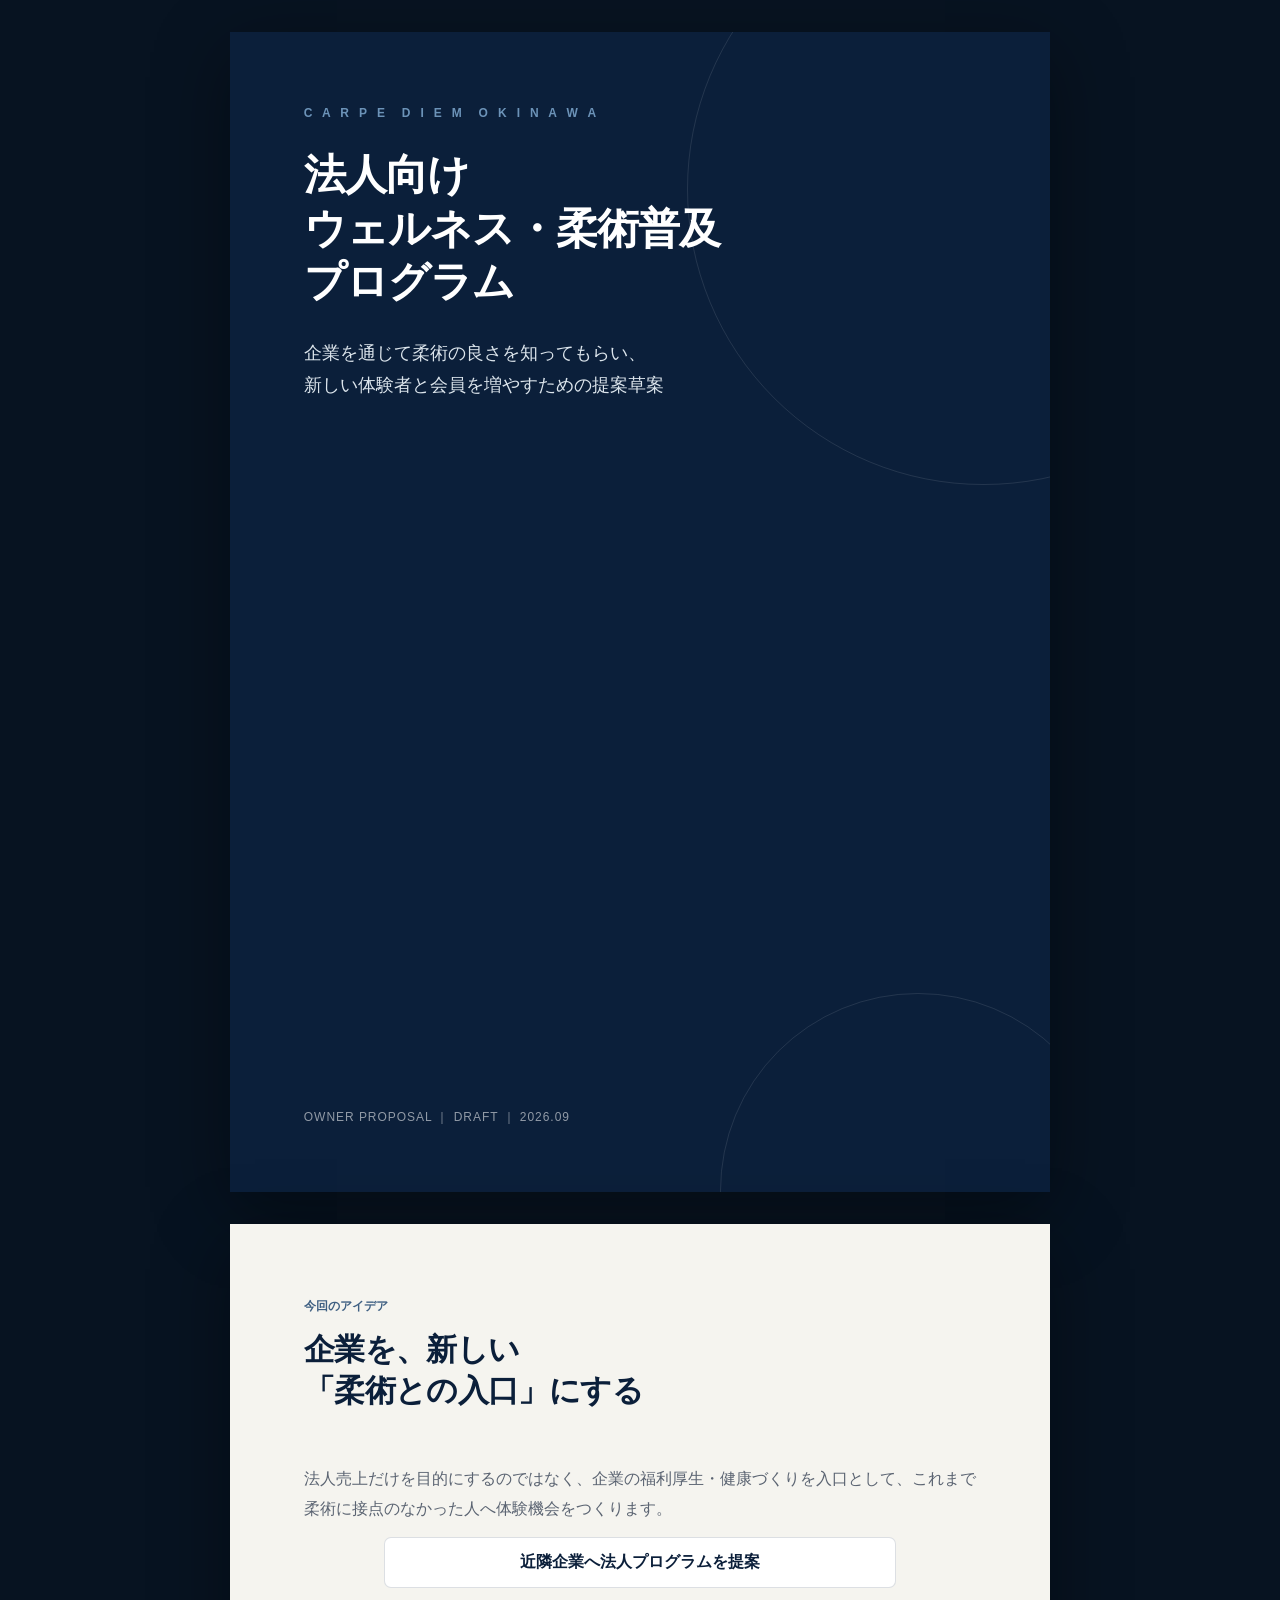
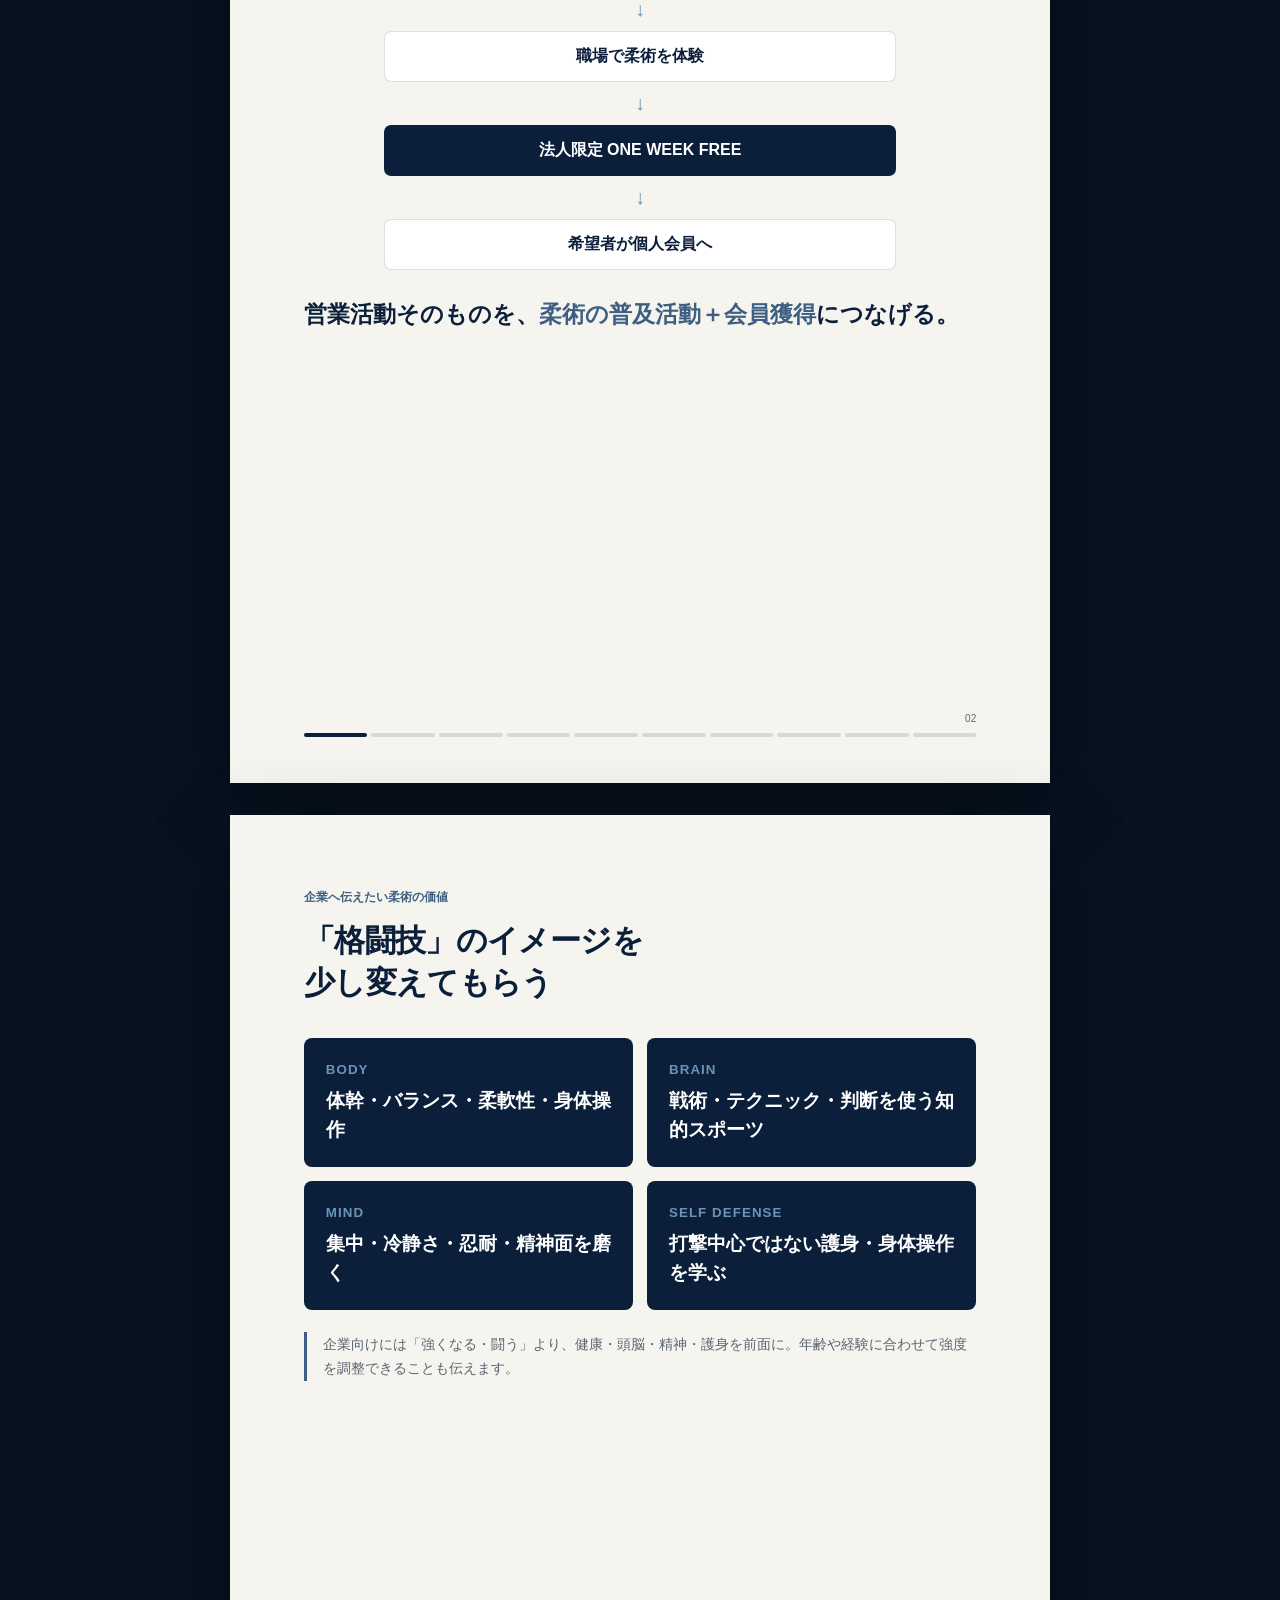
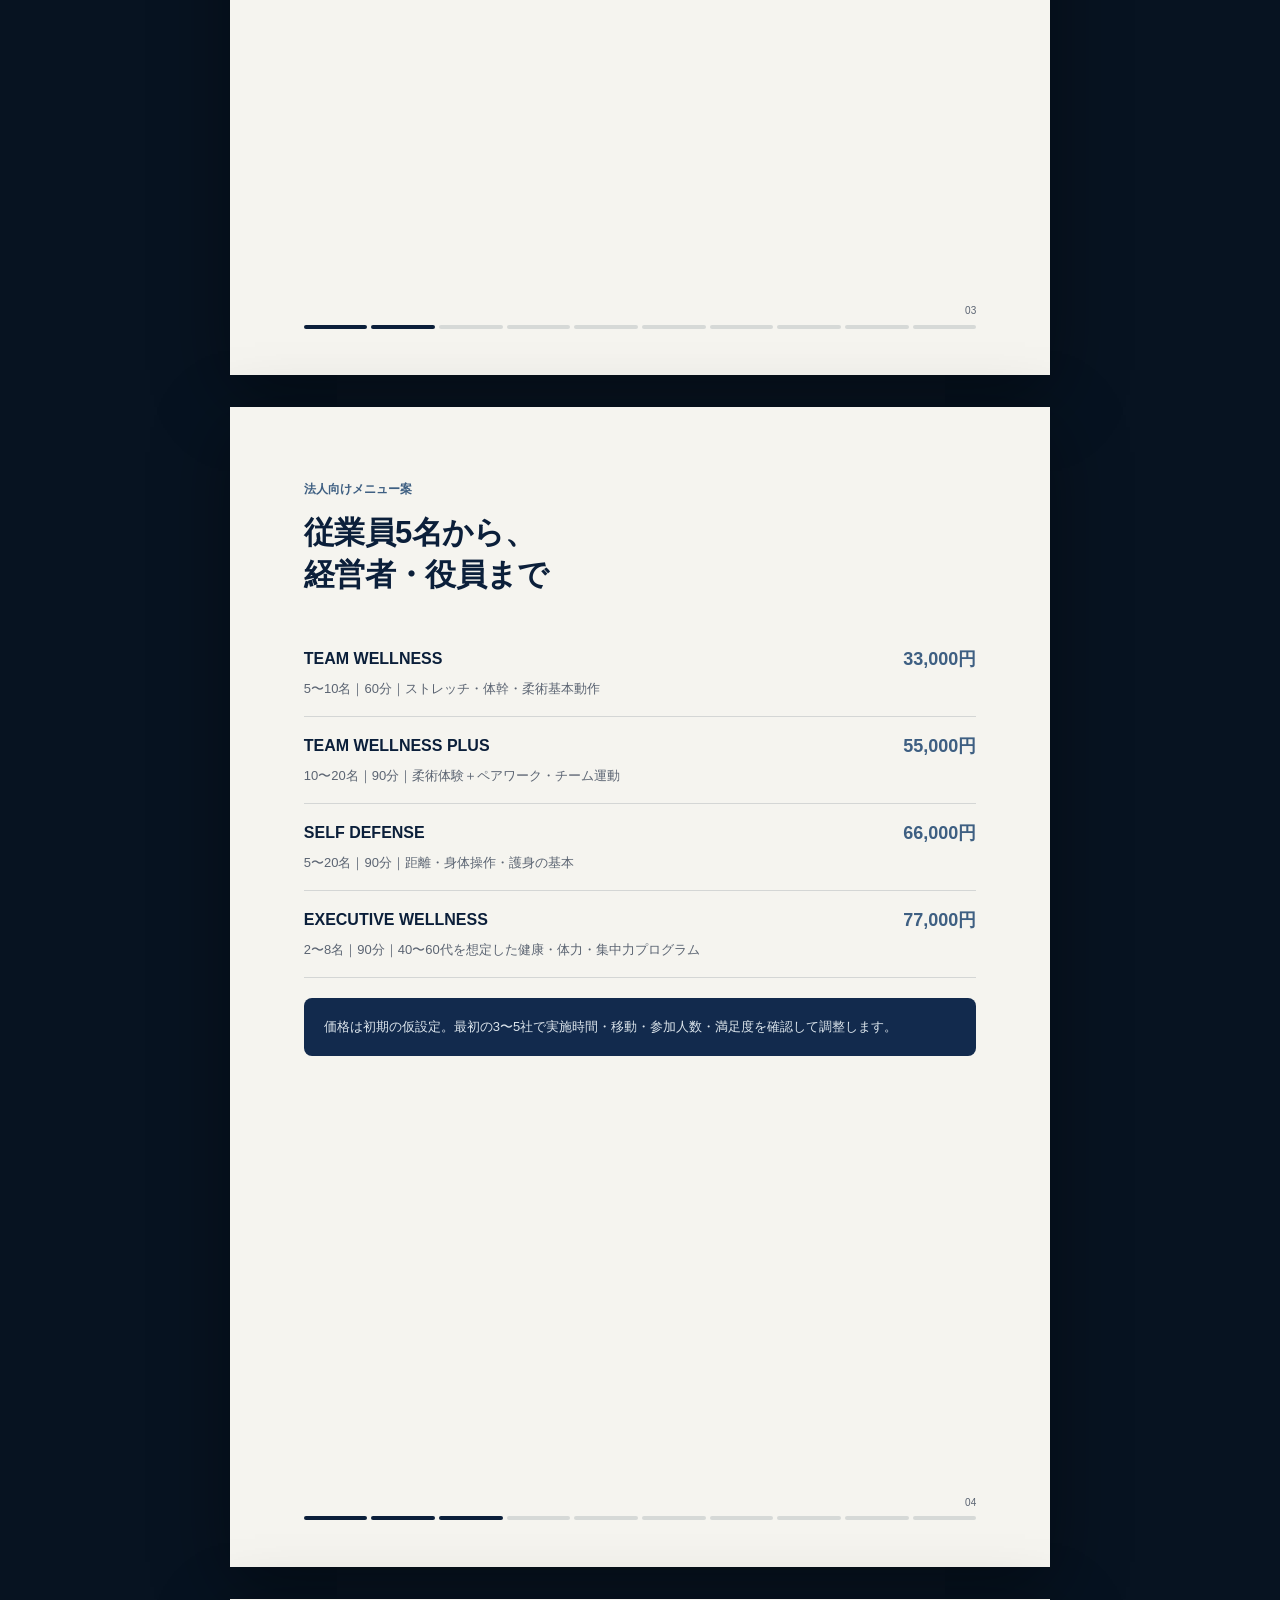
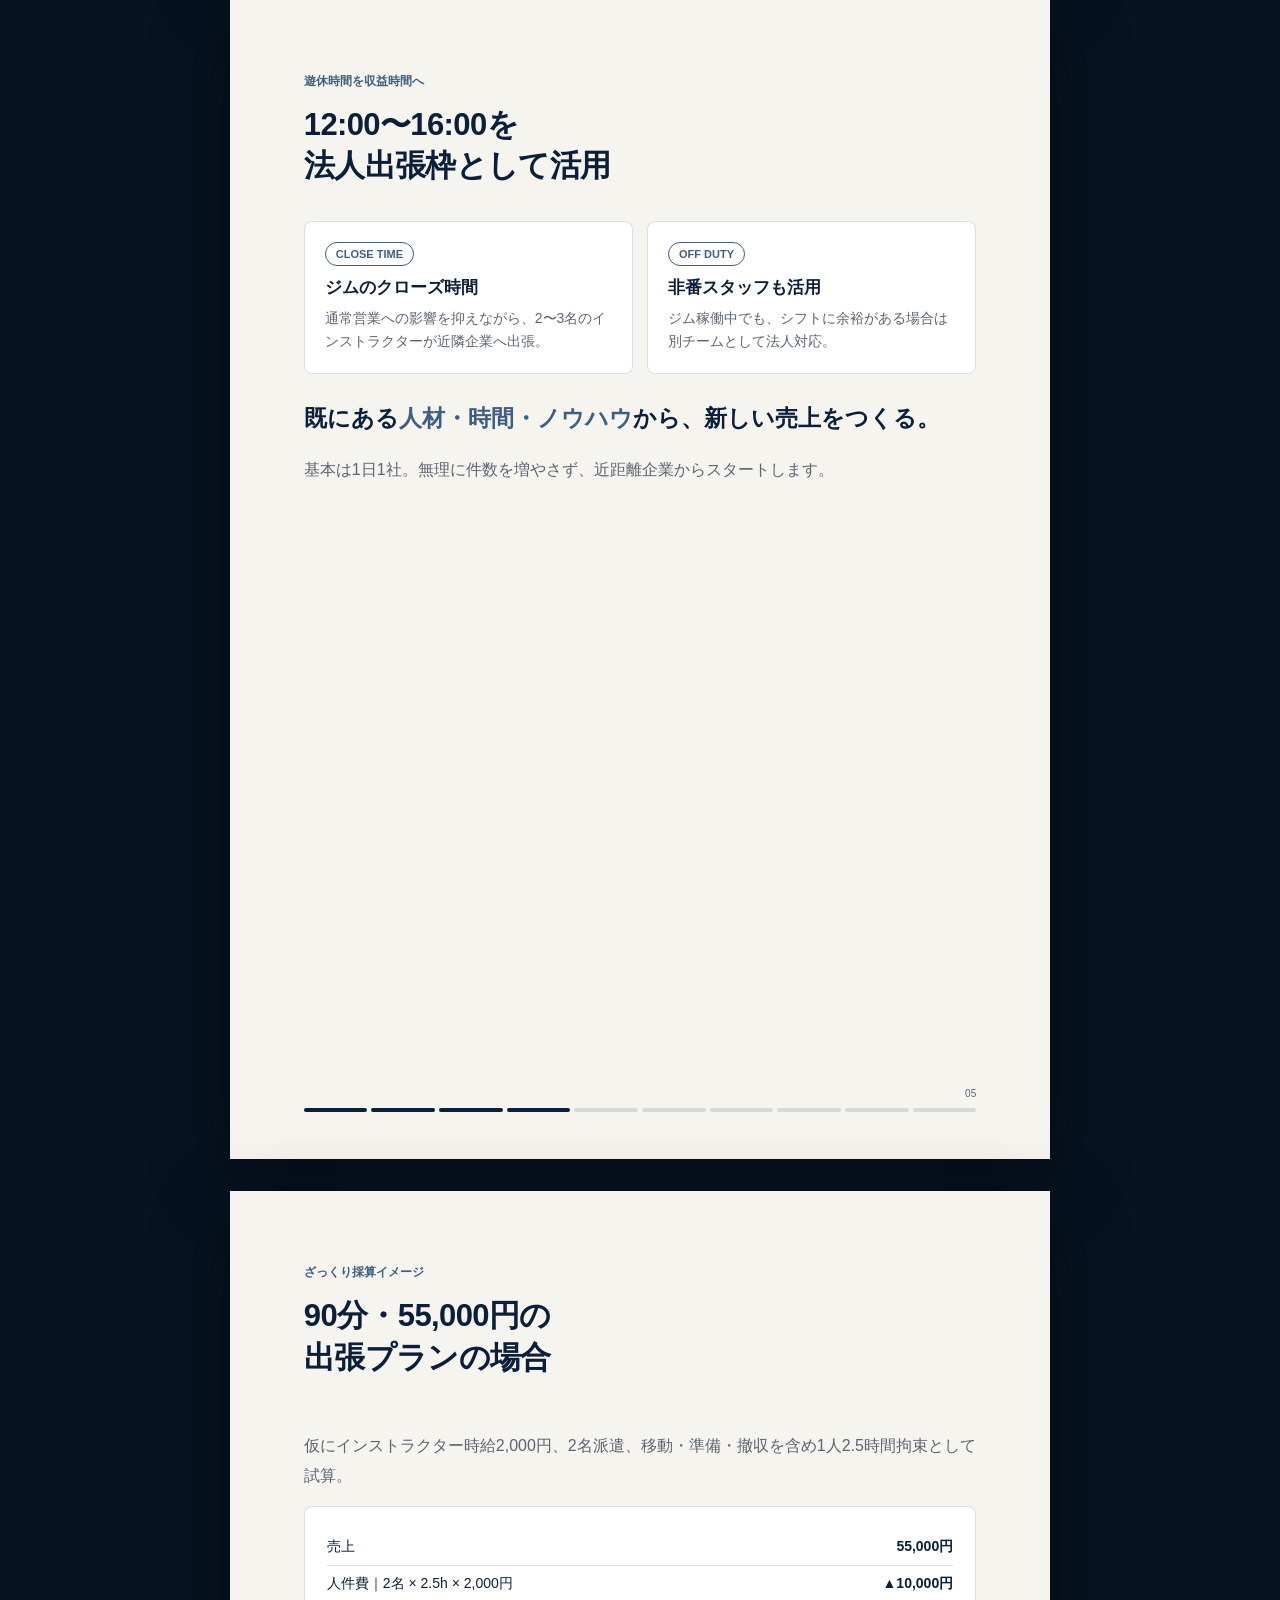
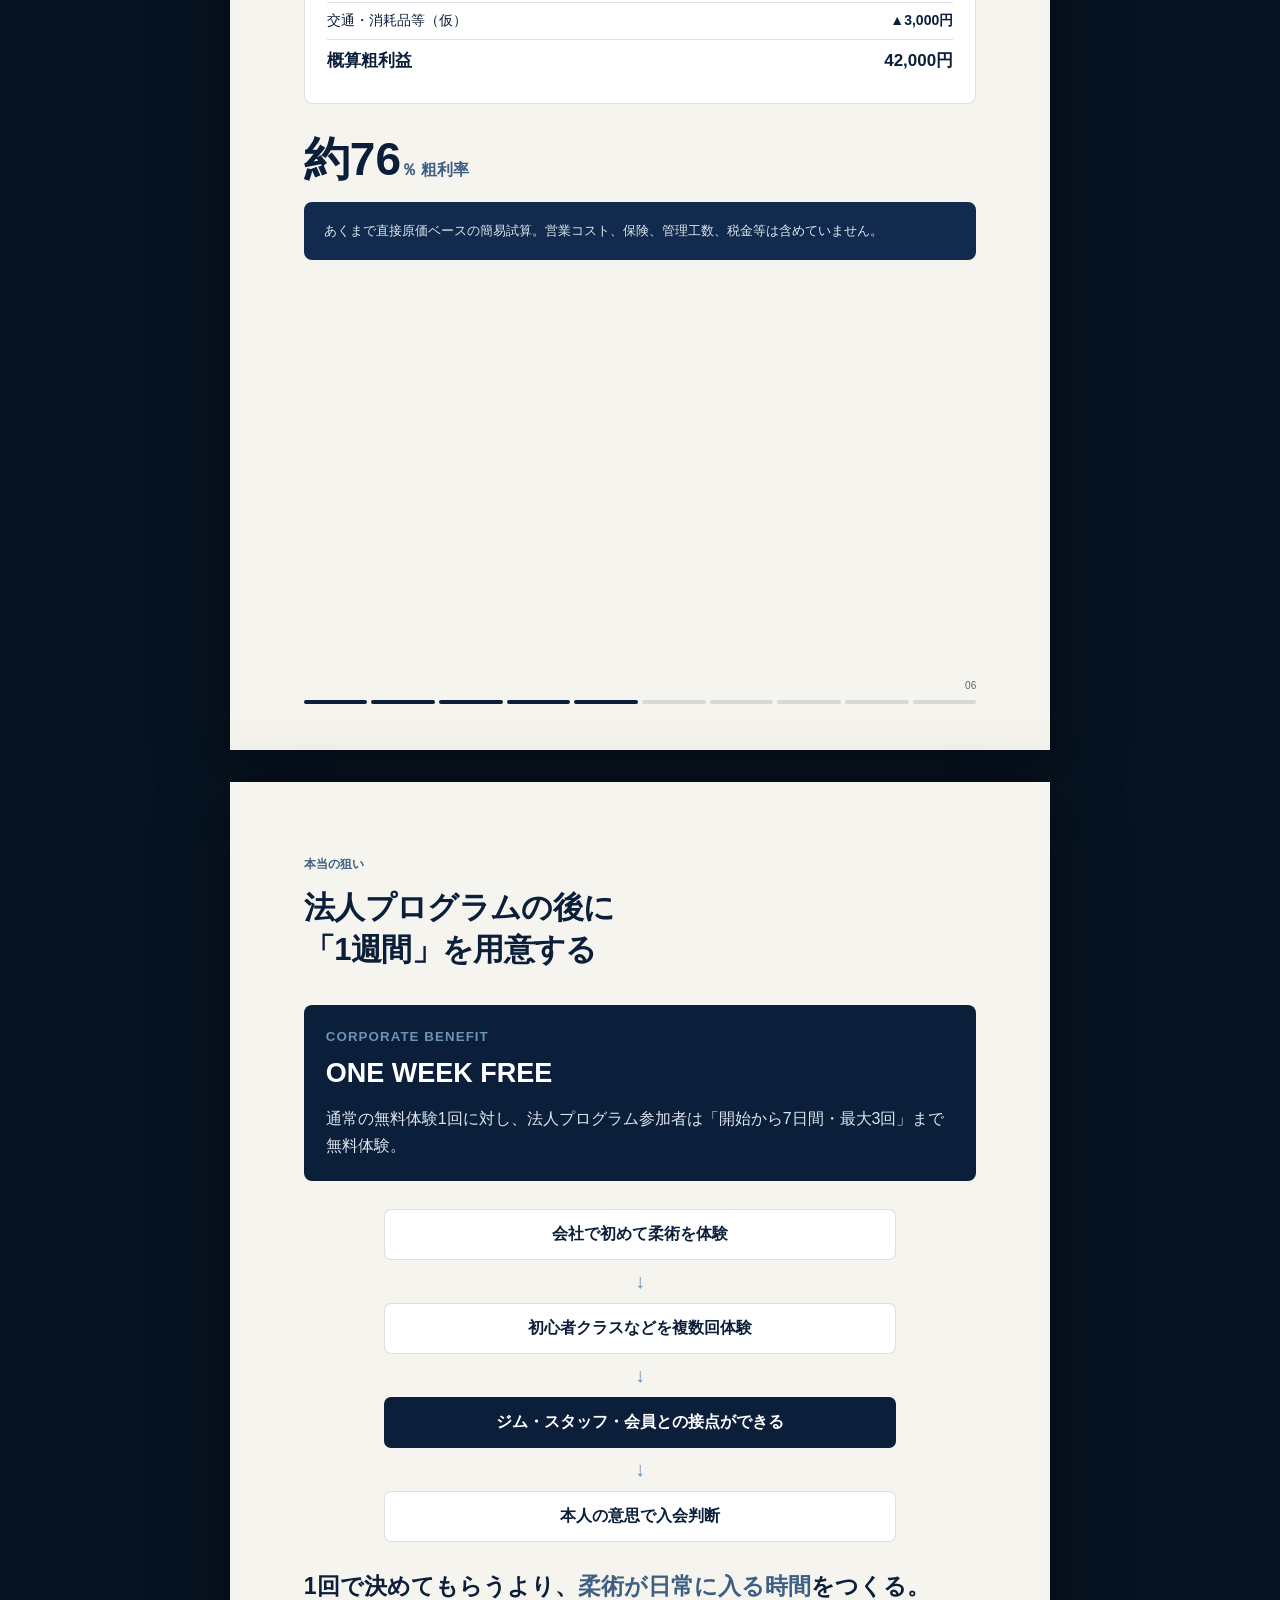
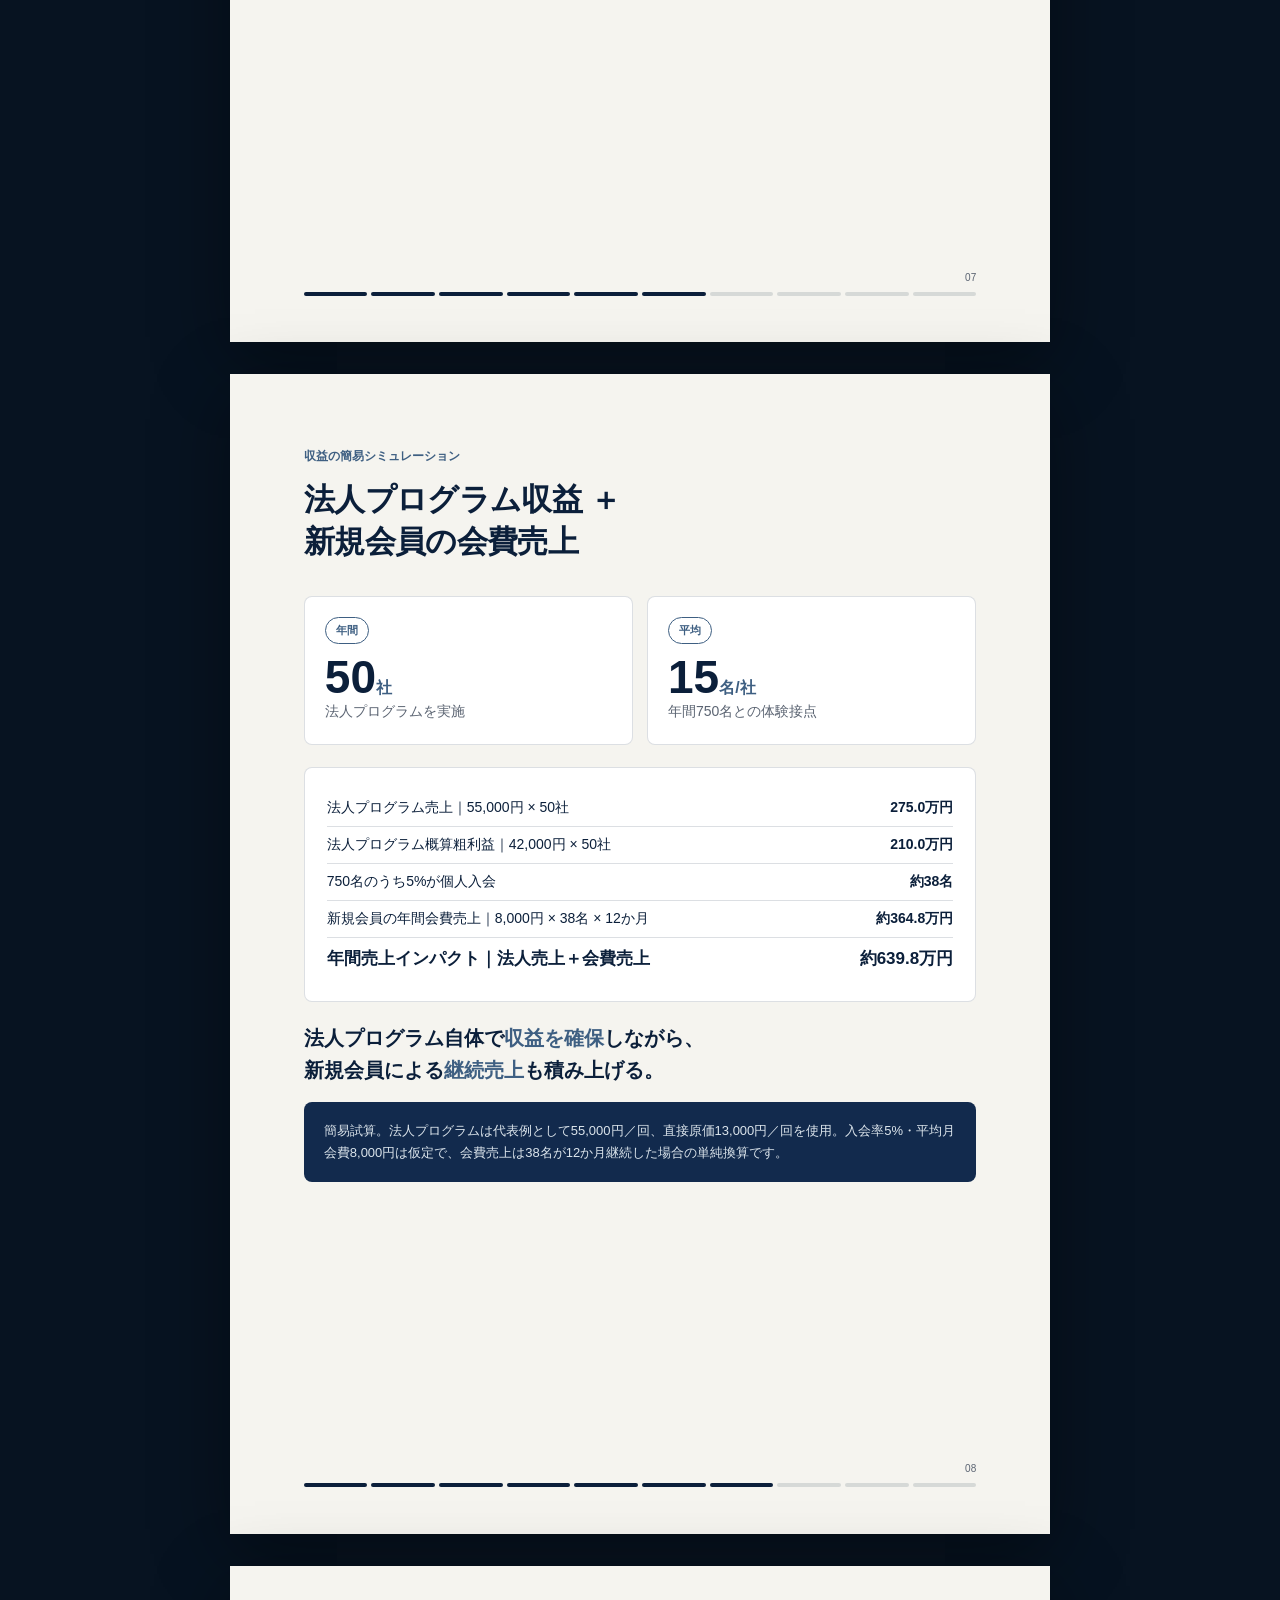
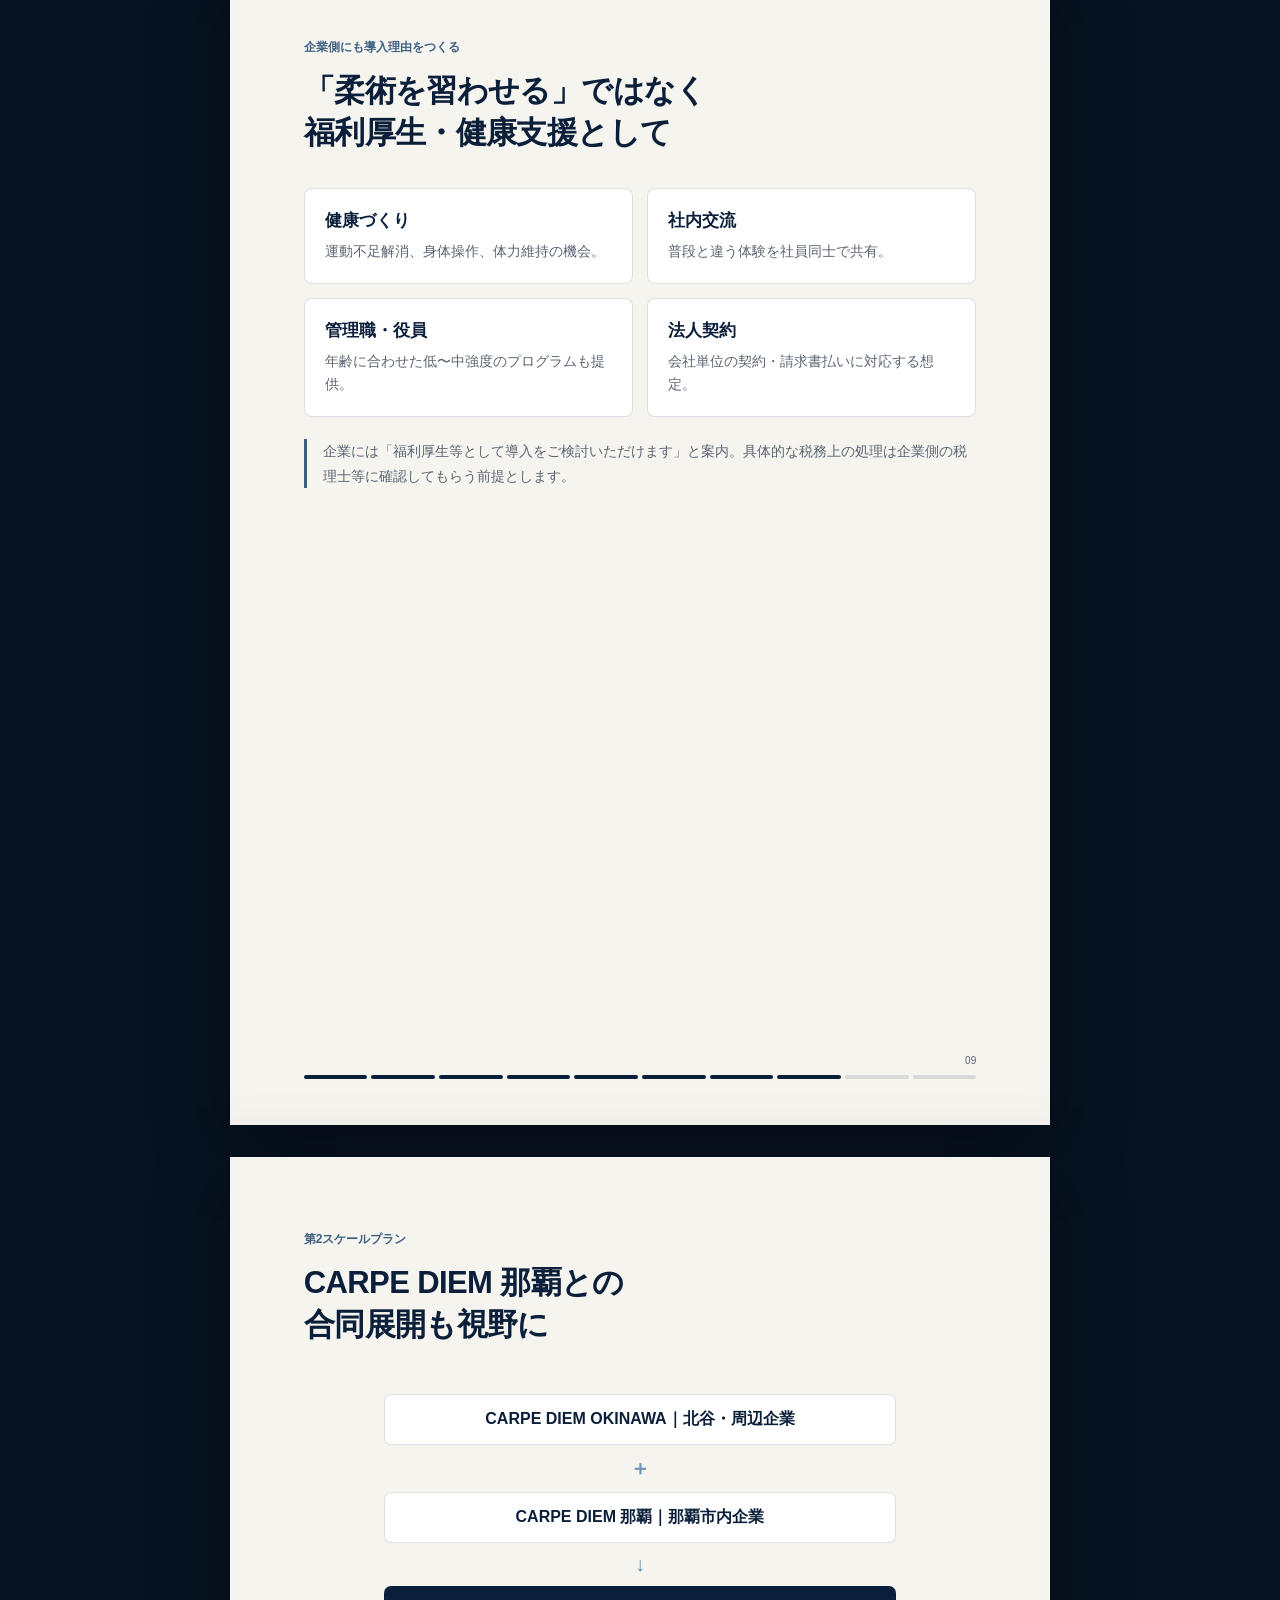
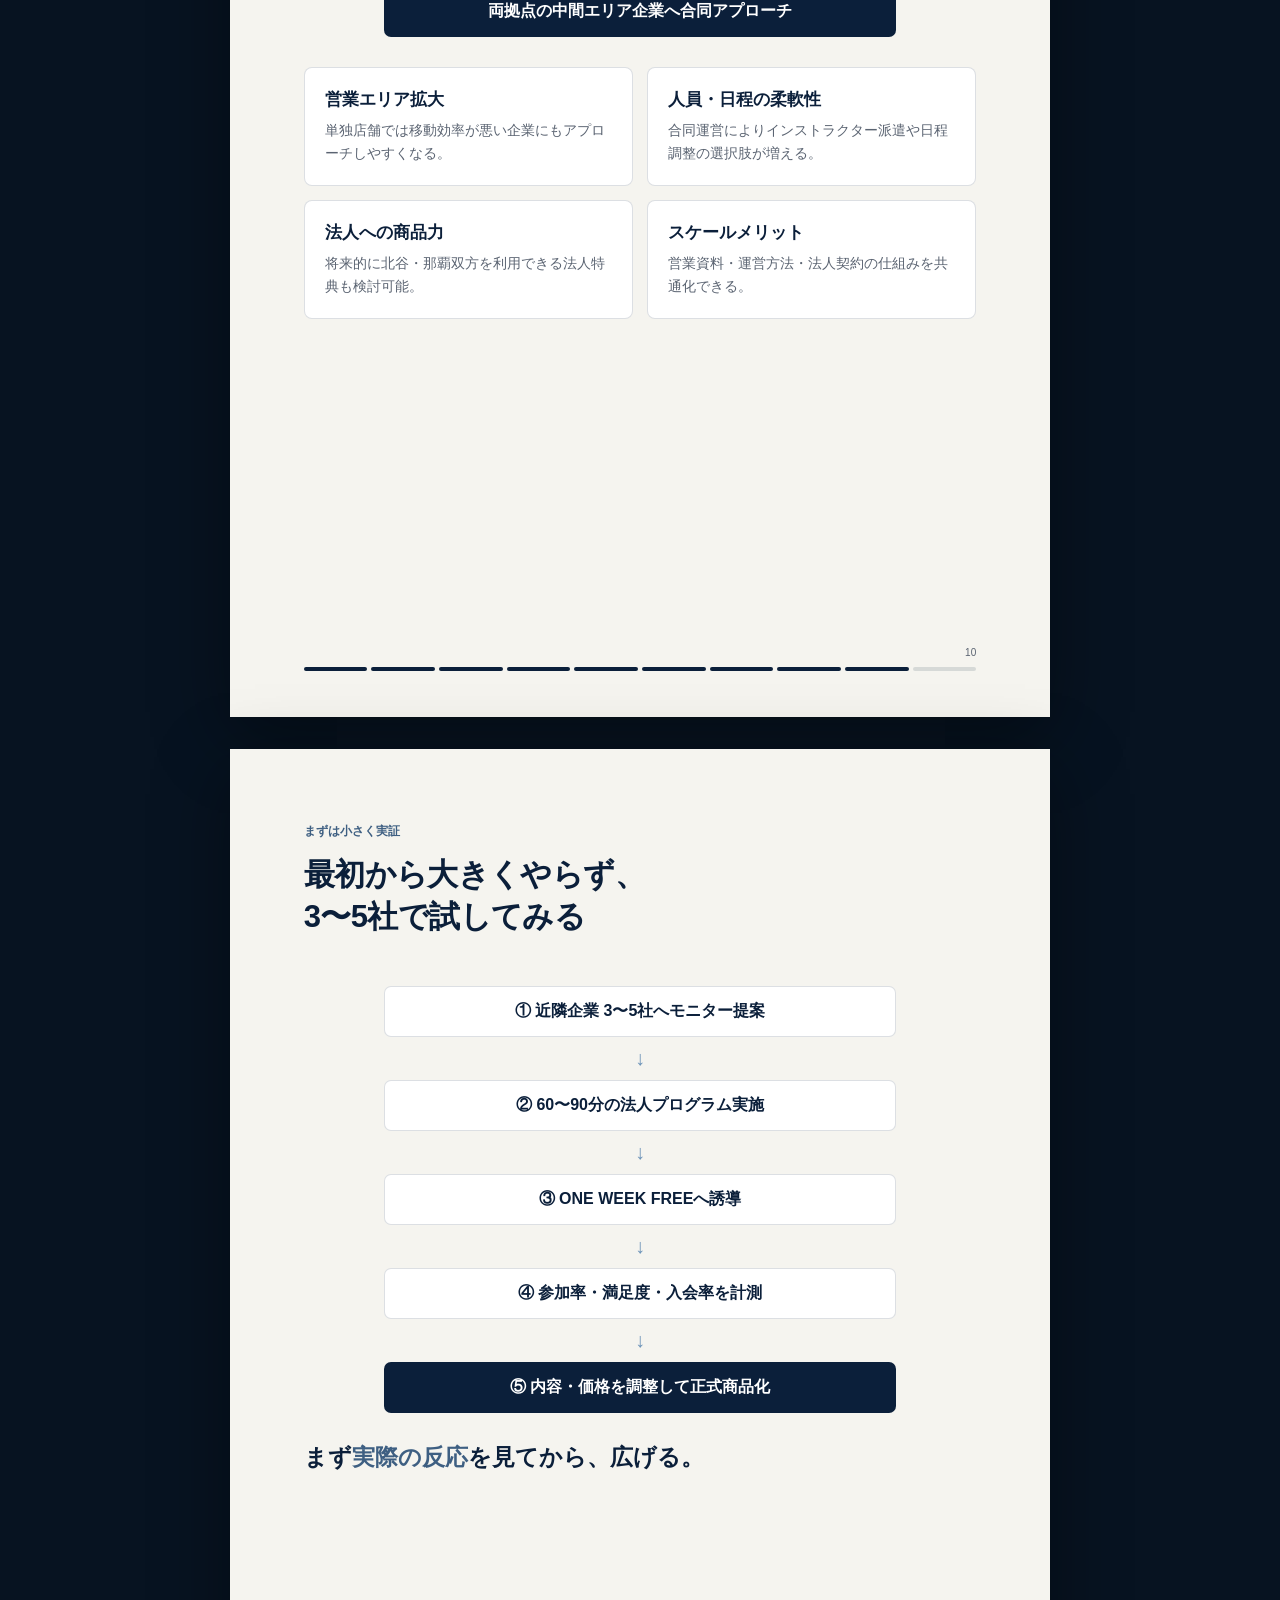
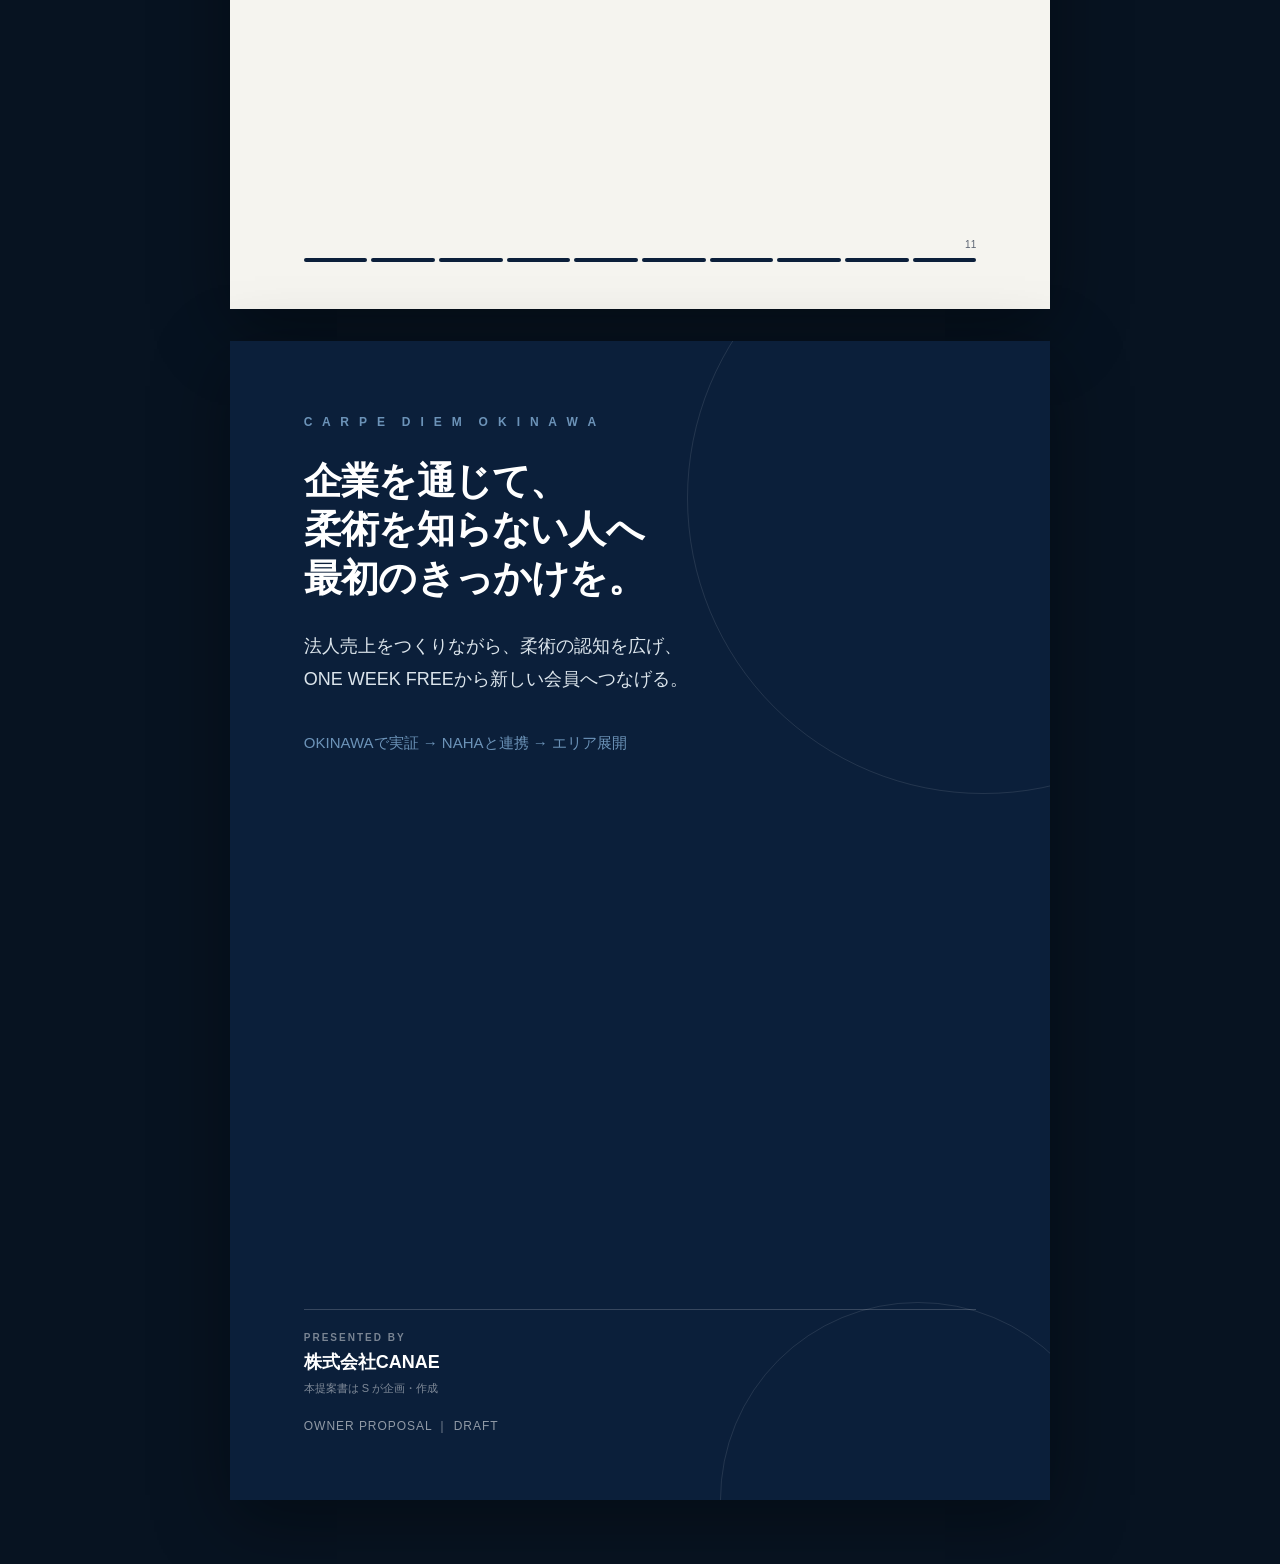
==== corporate-wellness/index.html @ 222da1c7 "Add corporate wellness proposal subpage" ====
<!DOCTYPE html>
<html lang="ja">
<head>
<meta charset="UTF-8">
<meta name="viewport" content="width=device-width, initial-scale=1.0">
<meta name="robots" content="noindex,nofollow,noarchive">
<title>CARPE DIEM OKINAWA｜法人向けウェルネス・柔術普及プログラム</title>
<style>
:root{--navy:#0B1F3A;--ink:#122A4D;--steel:#3E5F82;--sky:#6C93B8;--mist:#DCE5EC;--paper:#F5F4EF;--white:#fff;--gray:#5B6472;--hair:rgba(11,31,58,.14)}
*{box-sizing:border-box;margin:0;padding:0}html,body{background:#071321;color:var(--navy);font-family:-apple-system,BlinkMacSystemFont,"Noto Sans JP","Hiragino Kaku Gothic ProN","Yu Gothic",sans-serif;-webkit-font-smoothing:antialiased}body{padding:32px 0}.deck{width:min(92vw,820px);margin:auto}.page{position:relative;width:100%;aspect-ratio:210/297;background:var(--paper);margin:0 auto 32px;padding:9% 9% 8%;overflow:hidden;box-shadow:0 20px 70px rgba(0,0,0,.38);display:flex;flex-direction:column}.cover{background:var(--navy);color:#fff}.cover:before,.cover:after{content:"";position:absolute;border:1px solid rgba(255,255,255,.1);border-radius:50%}.cover:before{width:72%;aspect-ratio:1;right:-28%;top:-12%}.cover:after{width:48%;aspect-ratio:1;right:-8%;bottom:-17%}.brand{font-size:12px;letter-spacing:.28em;color:var(--sky);font-weight:700;margin-bottom:28px}.cover h1{font-size:42px;line-height:1.28;letter-spacing:-.02em;max-width:650px}.cover .sub{font-size:18px;line-height:1.8;color:var(--mist);margin-top:28px}.cover .foot{margin-top:auto;color:rgba(255,255,255,.55);font-size:12px;letter-spacing:.08em}.kicker{font-size:12px;color:var(--steel);font-weight:700;margin-bottom:14px}.page h2{font-size:31px;line-height:1.35;letter-spacing:-.02em}.lead{font-size:16px;color:var(--gray);line-height:1.85;margin-top:18px}.body{margin-top:34px;flex:1}.statement{font-size:23px;line-height:1.6;font-weight:900;margin-top:26px}.accent{color:var(--steel)}.grid{display:grid;gap:14px}.g2{grid-template-columns:1fr 1fr}.g4{grid-template-columns:1fr 1fr}.card{background:#fff;border:1px solid var(--hair);border-radius:8px;padding:20px}.card h3{font-size:17px;margin-bottom:8px}.card p{font-size:14px;line-height:1.65;color:var(--gray)}.pillar{background:var(--navy);color:#fff;border-radius:8px;padding:22px}.pillar small{color:var(--sky);font-weight:700;letter-spacing:.08em}.pillar h3{font-size:19px;line-height:1.55;margin-top:8px}.flow{display:flex;flex-direction:column;align-items:center;gap:10px;margin-top:14px}.step{width:76%;text-align:center;background:#fff;border:1px solid var(--hair);padding:14px;border-radius:7px;font-weight:700}.step.dark{background:var(--navy);color:#fff}.arrow{color:var(--sky);font-size:20px;font-weight:900}.price{display:grid;grid-template-columns:1fr auto;gap:8px 18px;align-items:center;padding:17px 0;border-bottom:1px solid var(--hair)}.price b{font-size:16px}.price span{font-size:18px;font-weight:900;color:var(--steel)}.price p{grid-column:1/-1;color:var(--gray);font-size:13px;line-height:1.55}.calc{background:#fff;border:1px solid var(--hair);border-radius:8px;padding:22px;margin-top:16px}.calc .row{display:flex;justify-content:space-between;padding:9px 0;border-bottom:1px solid var(--hair);font-size:14px}.calc .row:last-child{border:0;font-weight:900;font-size:17px;color:var(--navy)}.big-number{font-size:46px;font-weight:900;color:var(--navy);line-height:1}.big-number small{font-size:16px;color:var(--steel)}.note{background:var(--ink);color:var(--mist);border-radius:8px;padding:18px 20px;font-size:13px;line-height:1.7;margin-top:20px}.tag{display:inline-block;border:1px solid var(--steel);color:var(--steel);font-size:11px;font-weight:700;border-radius:20px;padding:5px 10px;margin-bottom:10px}.footer-line{position:absolute;left:9%;right:9%;bottom:4%;height:4px;display:flex;gap:4px}.footer-line i{flex:1;background:rgba(11,31,58,.13);border-radius:4px}.footer-line i.on{background:var(--navy)}.page-no{position:absolute;right:9%;bottom:5.1%;font-size:10px;color:var(--gray)}ul{padding-left:1.2em;color:var(--ink)}li{margin:8px 0;font-size:15px;line-height:1.65}.friend-note{font-size:14px;color:var(--gray);line-height:1.75;border-left:3px solid var(--steel);padding-left:16px;margin-top:22px}
@media(max-width:650px){body{padding:0}.deck{width:100%}.page{margin:0;box-shadow:none;padding:8%}.cover h1{font-size:8vw}.page h2{font-size:6vw}.g2,.g4{grid-template-columns:1fr}.body{margin-top:22px}.page{aspect-ratio:auto;min-height:100vh}.footer-line,.page-no{display:none}}
@media print{@page{size:A4 portrait;margin:0}body{background:#fff;padding:0}.deck{width:210mm}.page{width:210mm;height:297mm;aspect-ratio:auto;margin:0;box-shadow:none;page-break-after:always}}
</style>
</head><body><main class="deck">
<section class="page cover"><div class="brand">C A R P E&nbsp; D I E M&nbsp; O K I N A W A</div><h1>法人向け<br>ウェルネス・柔術普及<br>プログラム</h1><p class="sub">企業を通じて柔術の良さを知ってもらい、<br>新しい体験者と会員を増やすための提案草案</p><div class="foot">OWNER PROPOSAL ｜ DRAFT ｜ 2026.09</div></section>

<section class="page"><div class="kicker">今回のアイデア</div><h2>企業を、新しい<br>「柔術との入口」にする</h2><div class="body"><p class="lead">法人売上だけを目的にするのではなく、企業の福利厚生・健康づくりを入口として、これまで柔術に接点のなかった人へ体験機会をつくります。</p><div class="flow"><div class="step">近隣企業へ法人プログラムを提案</div><div class="arrow">↓</div><div class="step">職場で柔術を体験</div><div class="arrow">↓</div><div class="step dark">法人限定 ONE WEEK FREE</div><div class="arrow">↓</div><div class="step">希望者が個人会員へ</div></div><div class="statement">営業活動そのものを、<span class="accent">柔術の普及活動＋会員獲得</span>につなげる。</div></div><div class="footer-line"><i class="on"></i><i></i><i></i><i></i><i></i><i></i><i></i><i></i><i></i><i></i></div><span class="page-no">02</span></section>

<section class="page"><div class="kicker">企業へ伝えたい柔術の価値</div><h2>「格闘技」のイメージを<br>少し変えてもらう</h2><div class="body"><div class="grid g4"><div class="pillar"><small>BODY</small><h3>体幹・バランス・柔軟性・身体操作</h3></div><div class="pillar"><small>BRAIN</small><h3>戦術・テクニック・判断を使う知的スポーツ</h3></div><div class="pillar"><small>MIND</small><h3>集中・冷静さ・忍耐・精神面を磨く</h3></div><div class="pillar"><small>SELF DEFENSE</small><h3>打撃中心ではない護身・身体操作を学ぶ</h3></div></div><p class="friend-note">企業向けには「強くなる・闘う」より、健康・頭脳・精神・護身を前面に。年齢や経験に合わせて強度を調整できることも伝えます。</p></div><div class="footer-line"><i class="on"></i><i class="on"></i><i></i><i></i><i></i><i></i><i></i><i></i><i></i><i></i></div><span class="page-no">03</span></section>

<section class="page"><div class="kicker">法人向けメニュー案</div><h2>従業員5名から、<br>経営者・役員まで</h2><div class="body"><div class="price"><b>TEAM WELLNESS</b><span>33,000円</span><p>5〜10名｜60分｜ストレッチ・体幹・柔術基本動作</p></div><div class="price"><b>TEAM WELLNESS PLUS</b><span>55,000円</span><p>10〜20名｜90分｜柔術体験＋ペアワーク・チーム運動</p></div><div class="price"><b>SELF DEFENSE</b><span>66,000円</span><p>5〜20名｜90分｜距離・身体操作・護身の基本</p></div><div class="price"><b>EXECUTIVE WELLNESS</b><span>77,000円</span><p>2〜8名｜90分｜40〜60代を想定した健康・体力・集中力プログラム</p></div><div class="note">価格は初期の仮設定。最初の3〜5社で実施時間・移動・参加人数・満足度を確認して調整します。</div></div><div class="footer-line"><i class="on"></i><i class="on"></i><i class="on"></i><i></i><i></i><i></i><i></i><i></i><i></i><i></i></div><span class="page-no">04</span></section>

<section class="page"><div class="kicker">遊休時間を収益時間へ</div><h2>12:00〜16:00を<br>法人出張枠として活用</h2><div class="body"><div class="grid g2"><div class="card"><span class="tag">CLOSE TIME</span><h3>ジムのクローズ時間</h3><p>通常営業への影響を抑えながら、2〜3名のインストラクターが近隣企業へ出張。</p></div><div class="card"><span class="tag">OFF DUTY</span><h3>非番スタッフも活用</h3><p>ジム稼働中でも、シフトに余裕がある場合は別チームとして法人対応。</p></div></div><div class="statement">既にある<span class="accent">人材・時間・ノウハウ</span>から、新しい売上をつくる。</div><p class="lead">基本は1日1社。無理に件数を増やさず、近距離企業からスタートします。</p></div><div class="footer-line"><i class="on"></i><i class="on"></i><i class="on"></i><i class="on"></i><i></i><i></i><i></i><i></i><i></i><i></i></div><span class="page-no">05</span></section>

<section class="page"><div class="kicker">ざっくり採算イメージ</div><h2>90分・55,000円の<br>出張プランの場合</h2><div class="body"><p class="lead">仮にインストラクター時給2,000円、2名派遣、移動・準備・撤収を含め1人2.5時間拘束として試算。</p><div class="calc"><div class="row"><span>売上</span><b>55,000円</b></div><div class="row"><span>人件費｜2名 × 2.5h × 2,000円</span><b>▲10,000円</b></div><div class="row"><span>交通・消耗品等（仮）</span><b>▲3,000円</b></div><div class="row"><span>概算粗利益</span><b>42,000円</b></div></div><div style="margin-top:32px"><div class="big-number">約76<small>％ 粗利率</small></div></div><div class="note">あくまで直接原価ベースの簡易試算。営業コスト、保険、管理工数、税金等は含めていません。</div></div><div class="footer-line"><i class="on"></i><i class="on"></i><i class="on"></i><i class="on"></i><i class="on"></i><i></i><i></i><i></i><i></i><i></i></div><span class="page-no">06</span></section>

<section class="page"><div class="kicker">本当の狙い</div><h2>法人プログラムの後に<br>「1週間」を用意する</h2><div class="body"><div class="pillar"><small>CORPORATE BENEFIT</small><h3 style="font-size:27px">ONE WEEK FREE</h3><p style="color:var(--mist);margin-top:10px;line-height:1.7">通常の無料体験1回に対し、法人プログラム参加者は「開始から7日間・最大3回」まで無料体験。</p></div><div class="flow" style="margin-top:28px"><div class="step">会社で初めて柔術を体験</div><div class="arrow">↓</div><div class="step">初心者クラスなどを複数回体験</div><div class="arrow">↓</div><div class="step dark">ジム・スタッフ・会員との接点ができる</div><div class="arrow">↓</div><div class="step">本人の意思で入会判断</div></div><div class="statement">1回で決めてもらうより、<span class="accent">柔術が日常に入る時間</span>をつくる。</div></div><div class="footer-line"><i class="on"></i><i class="on"></i><i class="on"></i><i class="on"></i><i class="on"></i><i class="on"></i><i></i><i></i><i></i><i></i></div><span class="page-no">07</span></section>

<section class="page"><div class="kicker">収益の簡易シミュレーション</div><h2>法人プログラム収益 ＋<br>新規会員の会費売上</h2><div class="body"><div class="grid g2"><div class="card"><span class="tag">年間</span><div class="big-number">50<small>社</small></div><p>法人プログラムを実施</p></div><div class="card"><span class="tag">平均</span><div class="big-number">15<small>名/社</small></div><p>年間750名との体験接点</p></div></div><div class="calc" style="margin-top:22px"><div class="row"><span>法人プログラム売上｜55,000円 × 50社</span><b>275.0万円</b></div><div class="row"><span>法人プログラム概算粗利益｜42,000円 × 50社</span><b>210.0万円</b></div><div class="row"><span>750名のうち5%が個人入会</span><b>約38名</b></div><div class="row"><span>新規会員の年間会費売上｜8,000円 × 38名 × 12か月</span><b>約364.8万円</b></div><div class="row"><span>年間売上インパクト｜法人売上＋会費売上</span><b>約639.8万円</b></div></div><div class="statement" style="font-size:20px;margin-top:20px">法人プログラム自体で<span class="accent">収益を確保</span>しながら、<br>新規会員による<span class="accent">継続売上</span>も積み上げる。</div><div class="note" style="margin-top:16px">簡易試算。法人プログラムは代表例として55,000円／回、直接原価13,000円／回を使用。入会率5%・平均月会費8,000円は仮定で、会費売上は38名が12か月継続した場合の単純換算です。</div></div><div class="footer-line"><i class="on"></i><i class="on"></i><i class="on"></i><i class="on"></i><i class="on"></i><i class="on"></i><i class="on"></i><i></i><i></i><i></i></div><span class="page-no">08</span></section>

<section class="page"><div class="kicker">企業側にも導入理由をつくる</div><h2>「柔術を習わせる」ではなく<br>福利厚生・健康支援として</h2><div class="body"><div class="grid g4"><div class="card"><h3>健康づくり</h3><p>運動不足解消、身体操作、体力維持の機会。</p></div><div class="card"><h3>社内交流</h3><p>普段と違う体験を社員同士で共有。</p></div><div class="card"><h3>管理職・役員</h3><p>年齢に合わせた低〜中強度のプログラムも提供。</p></div><div class="card"><h3>法人契約</h3><p>会社単位の契約・請求書払いに対応する想定。</p></div></div><p class="friend-note">企業には「福利厚生等として導入をご検討いただけます」と案内。具体的な税務上の処理は企業側の税理士等に確認してもらう前提とします。</p></div><div class="footer-line"><i class="on"></i><i class="on"></i><i class="on"></i><i class="on"></i><i class="on"></i><i class="on"></i><i class="on"></i><i class="on"></i><i></i><i></i></div><span class="page-no">09</span></section>

<section class="page"><div class="kicker">第2スケールプラン</div><h2>CARPE DIEM 那覇との<br>合同展開も視野に</h2><div class="body"><div class="flow"><div class="step">CARPE DIEM OKINAWA｜北谷・周辺企業</div><div class="arrow">＋</div><div class="step">CARPE DIEM 那覇｜那覇市内企業</div><div class="arrow">↓</div><div class="step dark">両拠点の中間エリア企業へ合同アプローチ</div></div><div class="grid g2" style="margin-top:30px"><div class="card"><h3>営業エリア拡大</h3><p>単独店舗では移動効率が悪い企業にもアプローチしやすくなる。</p></div><div class="card"><h3>人員・日程の柔軟性</h3><p>合同運営によりインストラクター派遣や日程調整の選択肢が増える。</p></div><div class="card"><h3>法人への商品力</h3><p>将来的に北谷・那覇双方を利用できる法人特典も検討可能。</p></div><div class="card"><h3>スケールメリット</h3><p>営業資料・運営方法・法人契約の仕組みを共通化できる。</p></div></div></div><div class="footer-line"><i class="on"></i><i class="on"></i><i class="on"></i><i class="on"></i><i class="on"></i><i class="on"></i><i class="on"></i><i class="on"></i><i class="on"></i><i></i></div><span class="page-no">10</span></section>

<section class="page"><div class="kicker">まずは小さく実証</div><h2>最初から大きくやらず、<br>3〜5社で試してみる</h2><div class="body"><div class="flow"><div class="step">① 近隣企業 3〜5社へモニター提案</div><div class="arrow">↓</div><div class="step">② 60〜90分の法人プログラム実施</div><div class="arrow">↓</div><div class="step">③ ONE WEEK FREEへ誘導</div><div class="arrow">↓</div><div class="step">④ 参加率・満足度・入会率を計測</div><div class="arrow">↓</div><div class="step dark">⑤ 内容・価格を調整して正式商品化</div></div><div class="statement">まず<span class="accent">実際の反応</span>を見てから、広げる。</div></div><div class="footer-line"><i class="on"></i><i class="on"></i><i class="on"></i><i class="on"></i><i class="on"></i><i class="on"></i><i class="on"></i><i class="on"></i><i class="on"></i><i class="on"></i></div><span class="page-no">11</span></section>

<section class="page cover"><div class="brand">C A R P E&nbsp; D I E M&nbsp; O K I N A W A</div><h1 style="font-size:38px">企業を通じて、<br>柔術を知らない人へ<br>最初のきっかけを。</h1><p class="sub">法人売上をつくりながら、柔術の認知を広げ、<br>ONE WEEK FREEから新しい会員へつなげる。</p><p class="sub" style="font-size:15px;color:var(--sky);margin-top:34px">OKINAWAで実証 → NAHAと連携 → エリア展開</p><div style="margin-top:auto;border-top:1px solid rgba(255,255,255,.18);padding-top:22px"><div style="font-size:10px;letter-spacing:.20em;color:rgba(255,255,255,.45);font-weight:700">PRESENTED BY</div><div style="font-size:18px;color:#fff;font-weight:700;margin-top:7px">株式会社CANAE</div><div style="font-size:11px;color:rgba(255,255,255,.48);margin-top:7px">本提案書は S が企画・作成</div></div><div class="foot" style="margin-top:22px">OWNER PROPOSAL ｜ DRAFT</div></section>
</main></body></html>
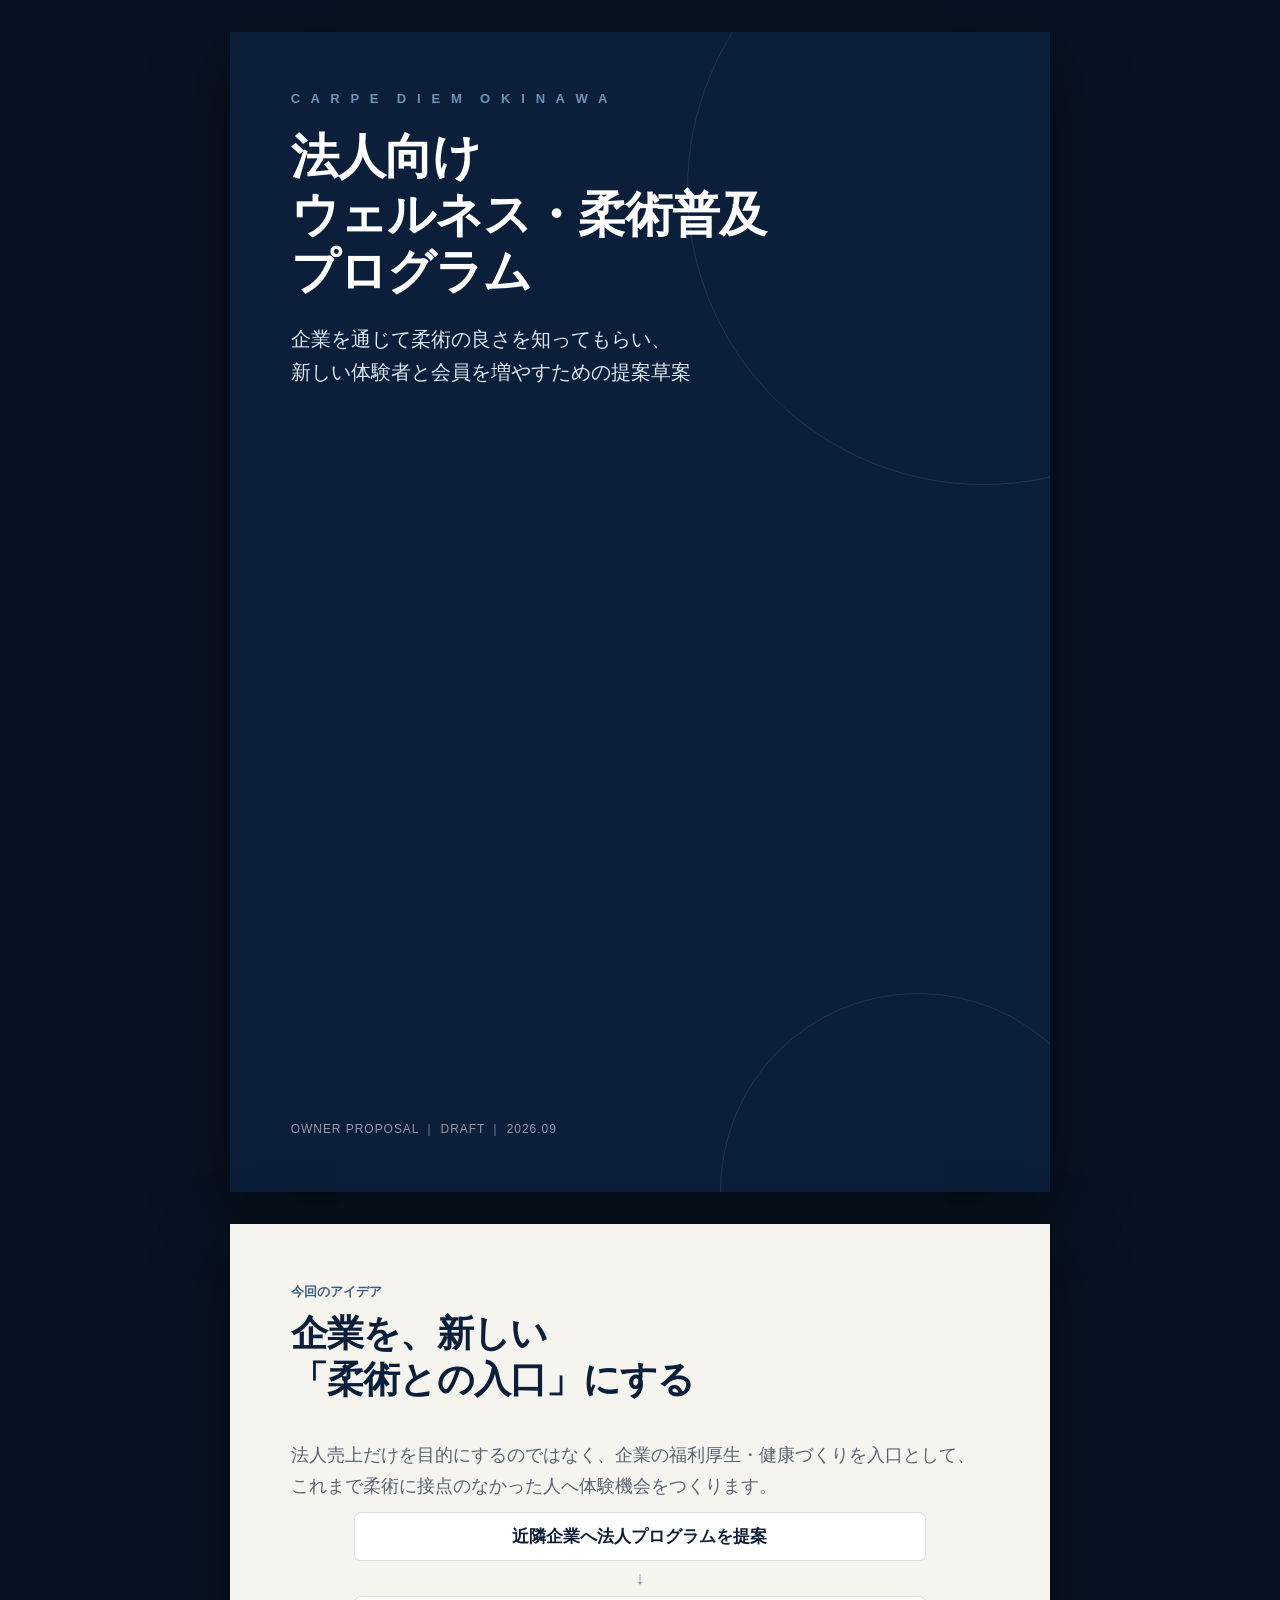
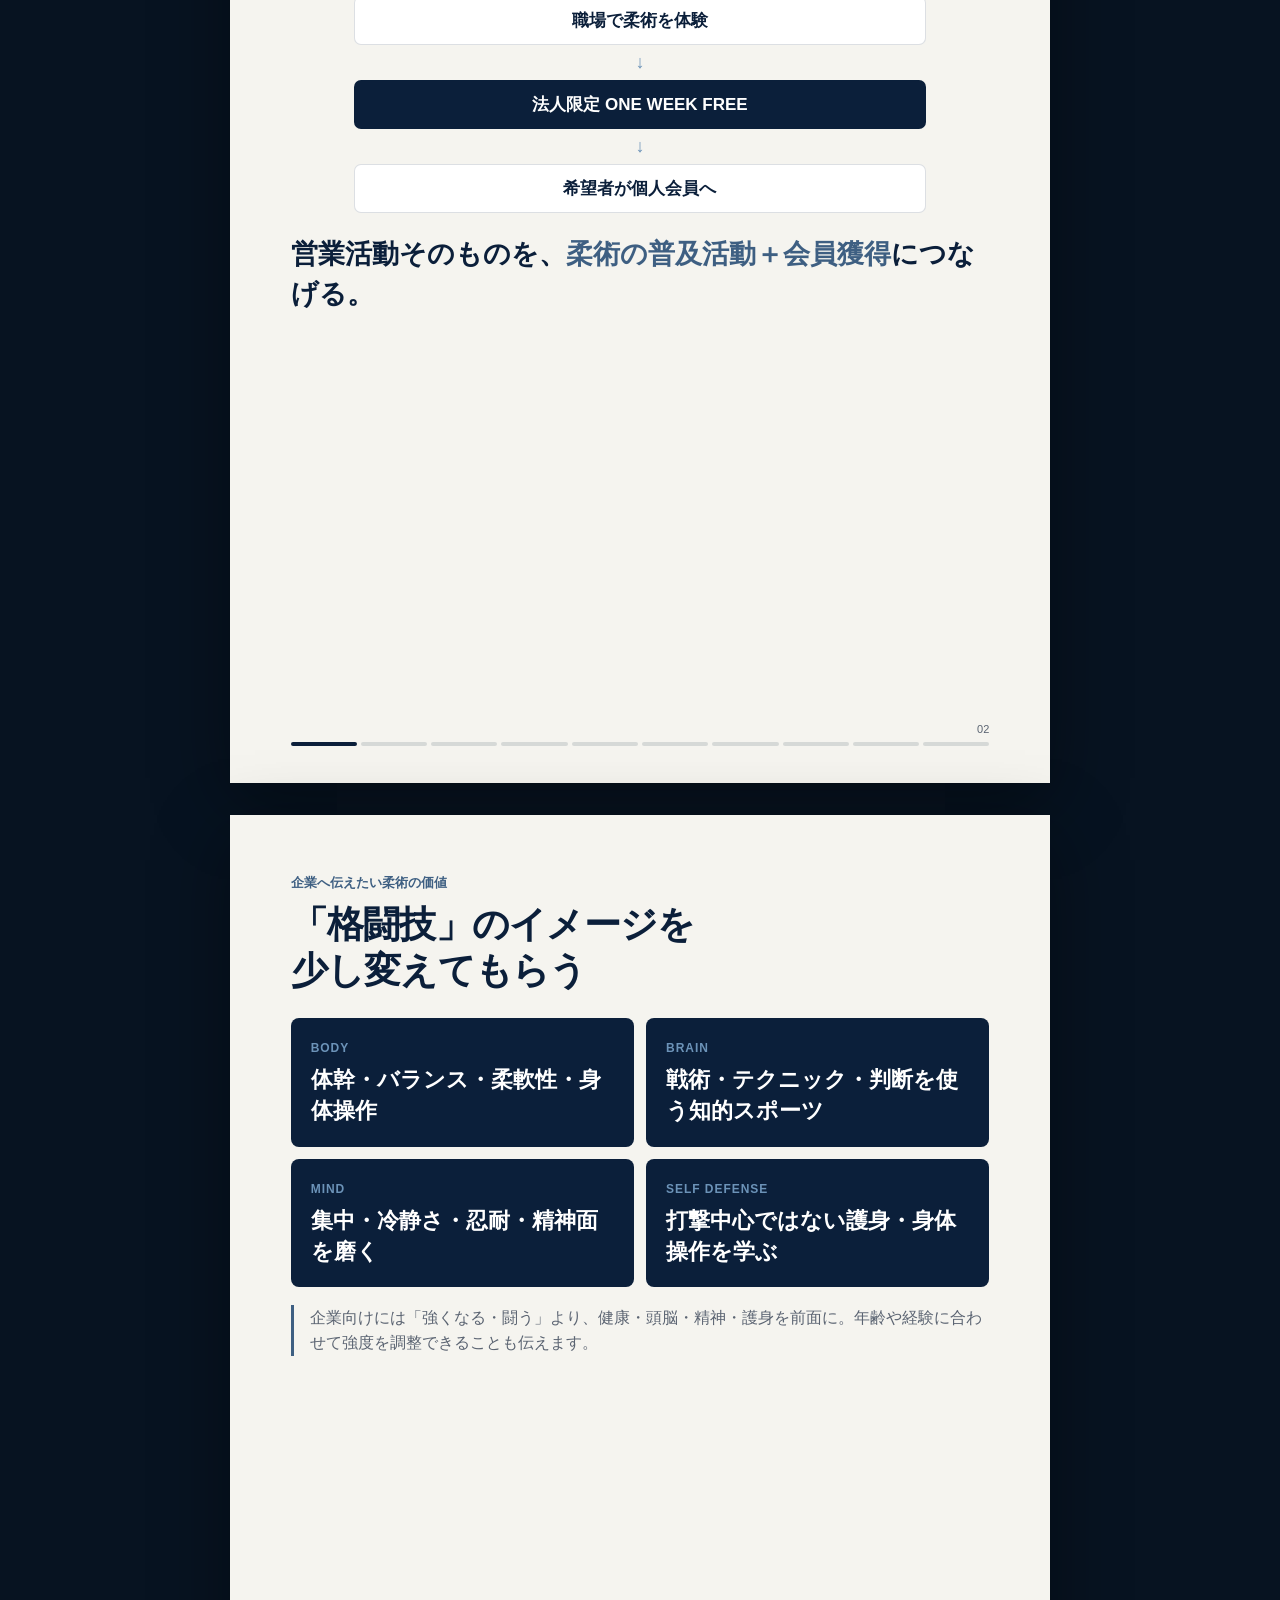
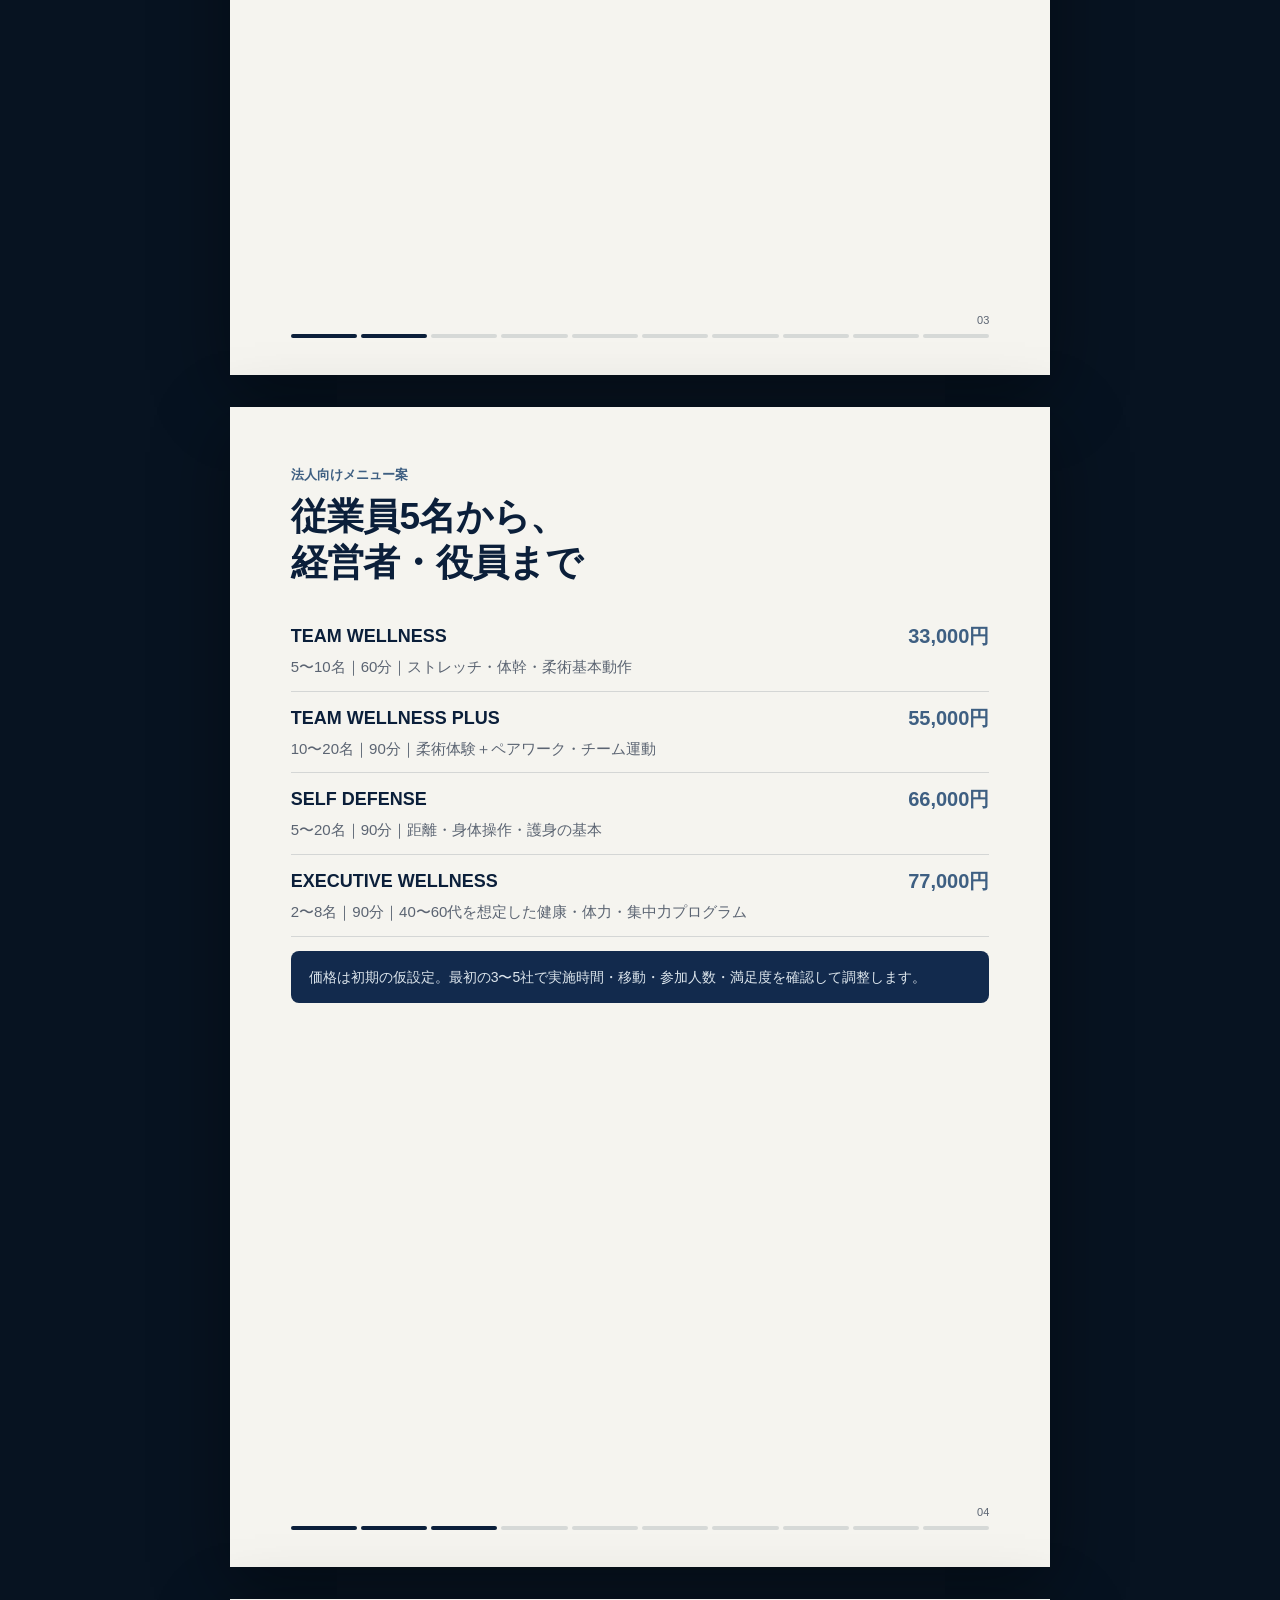
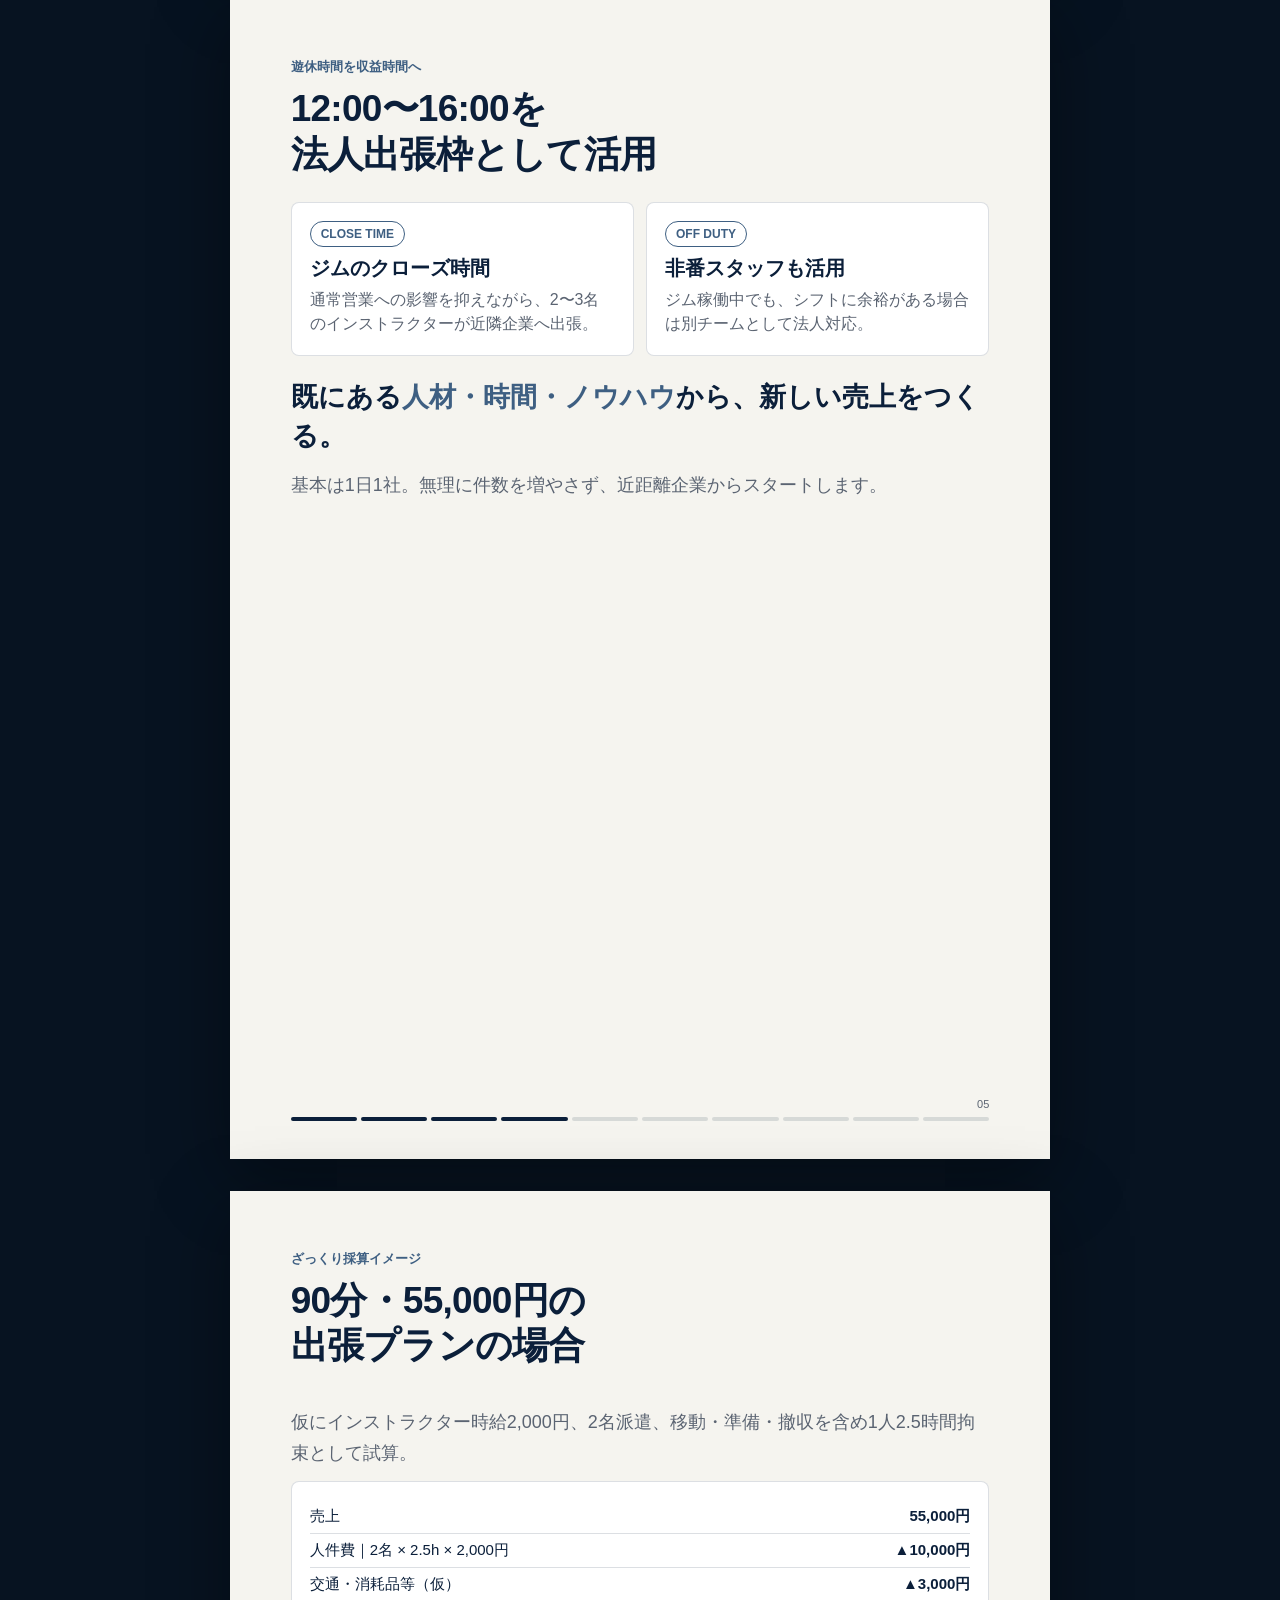
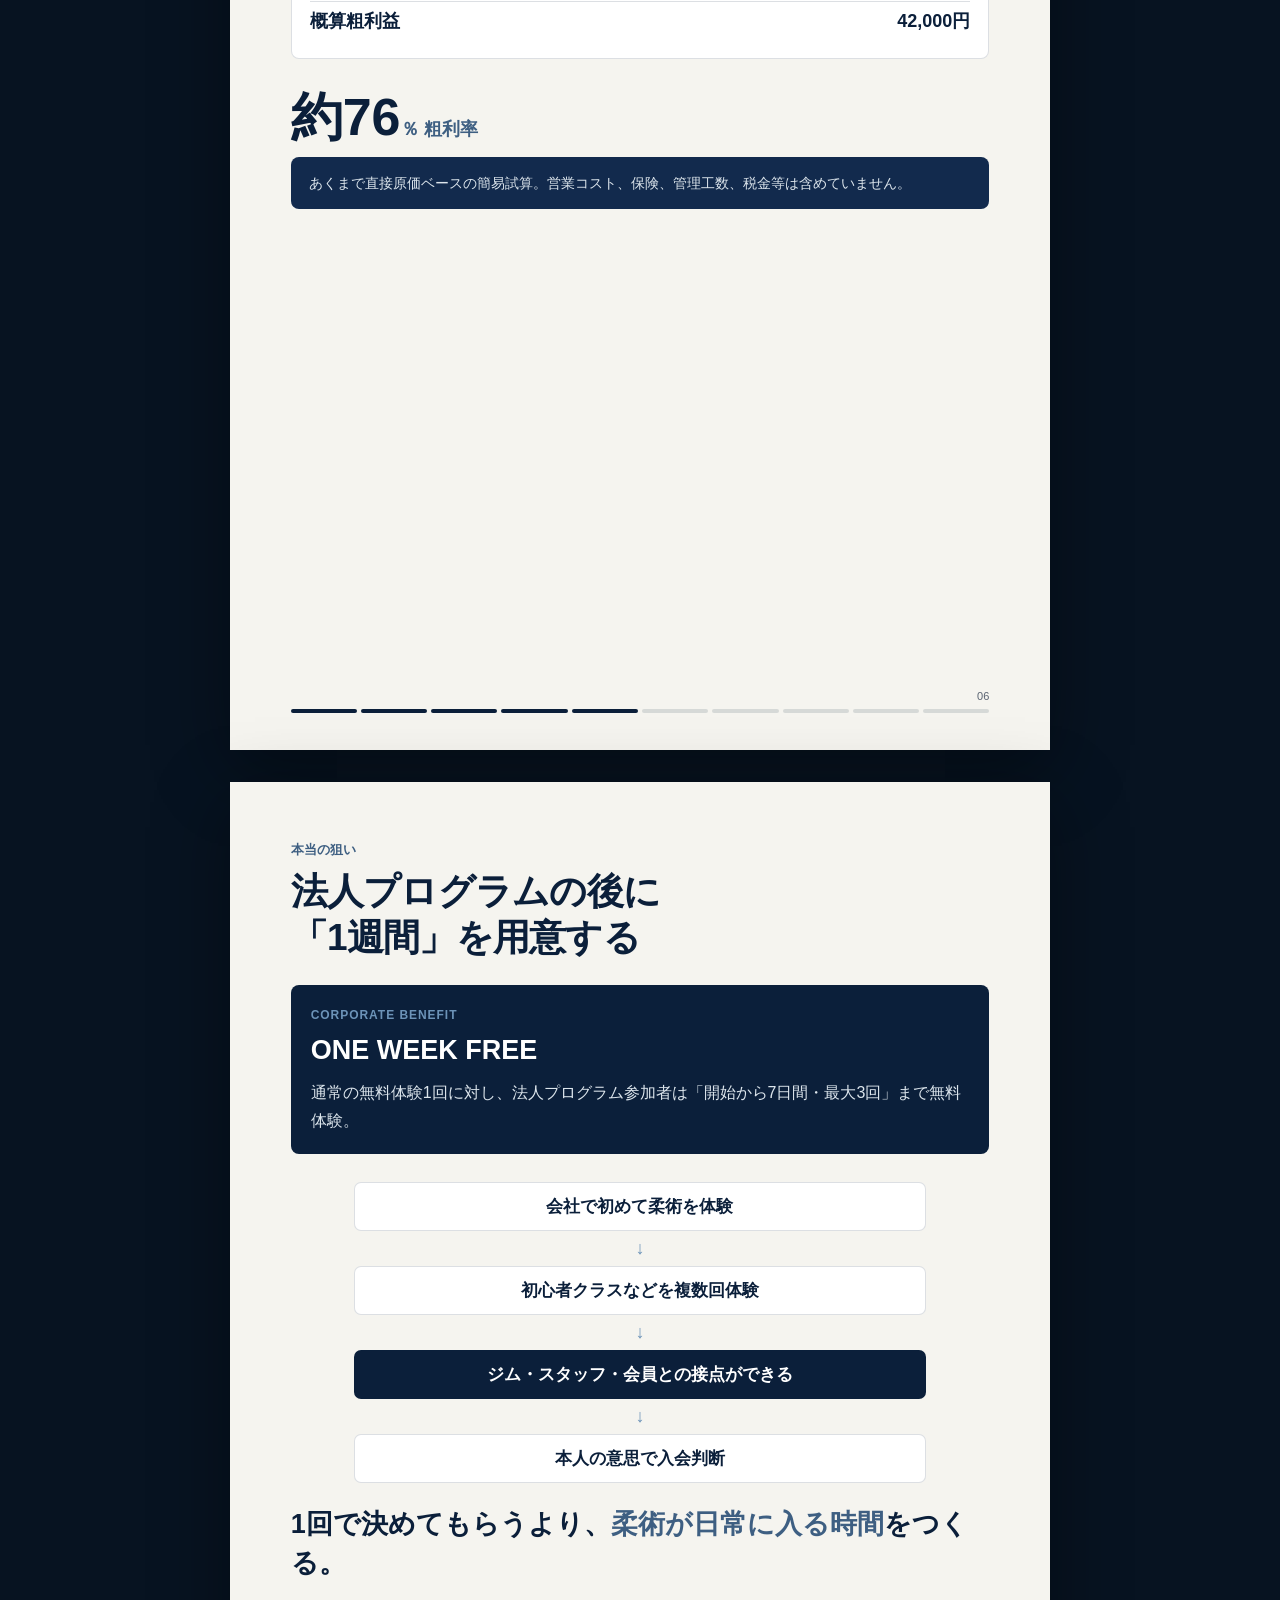
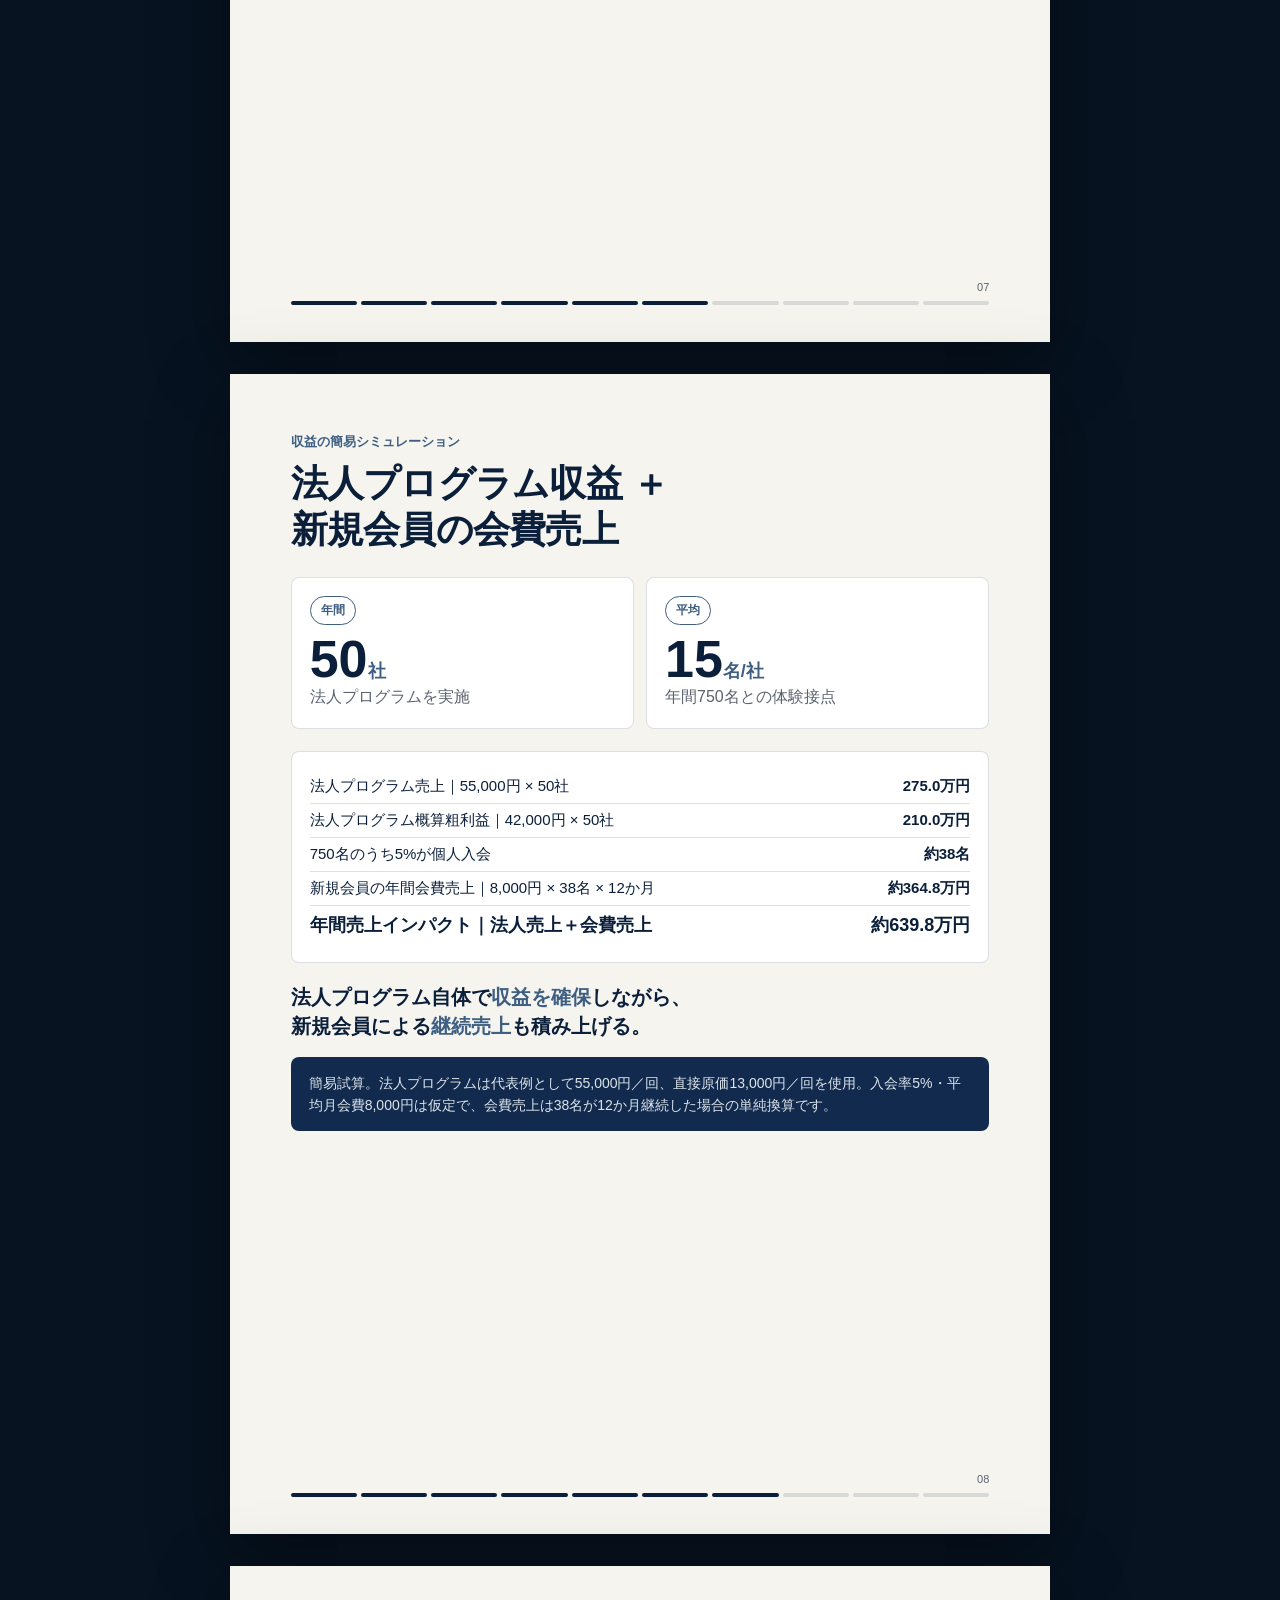
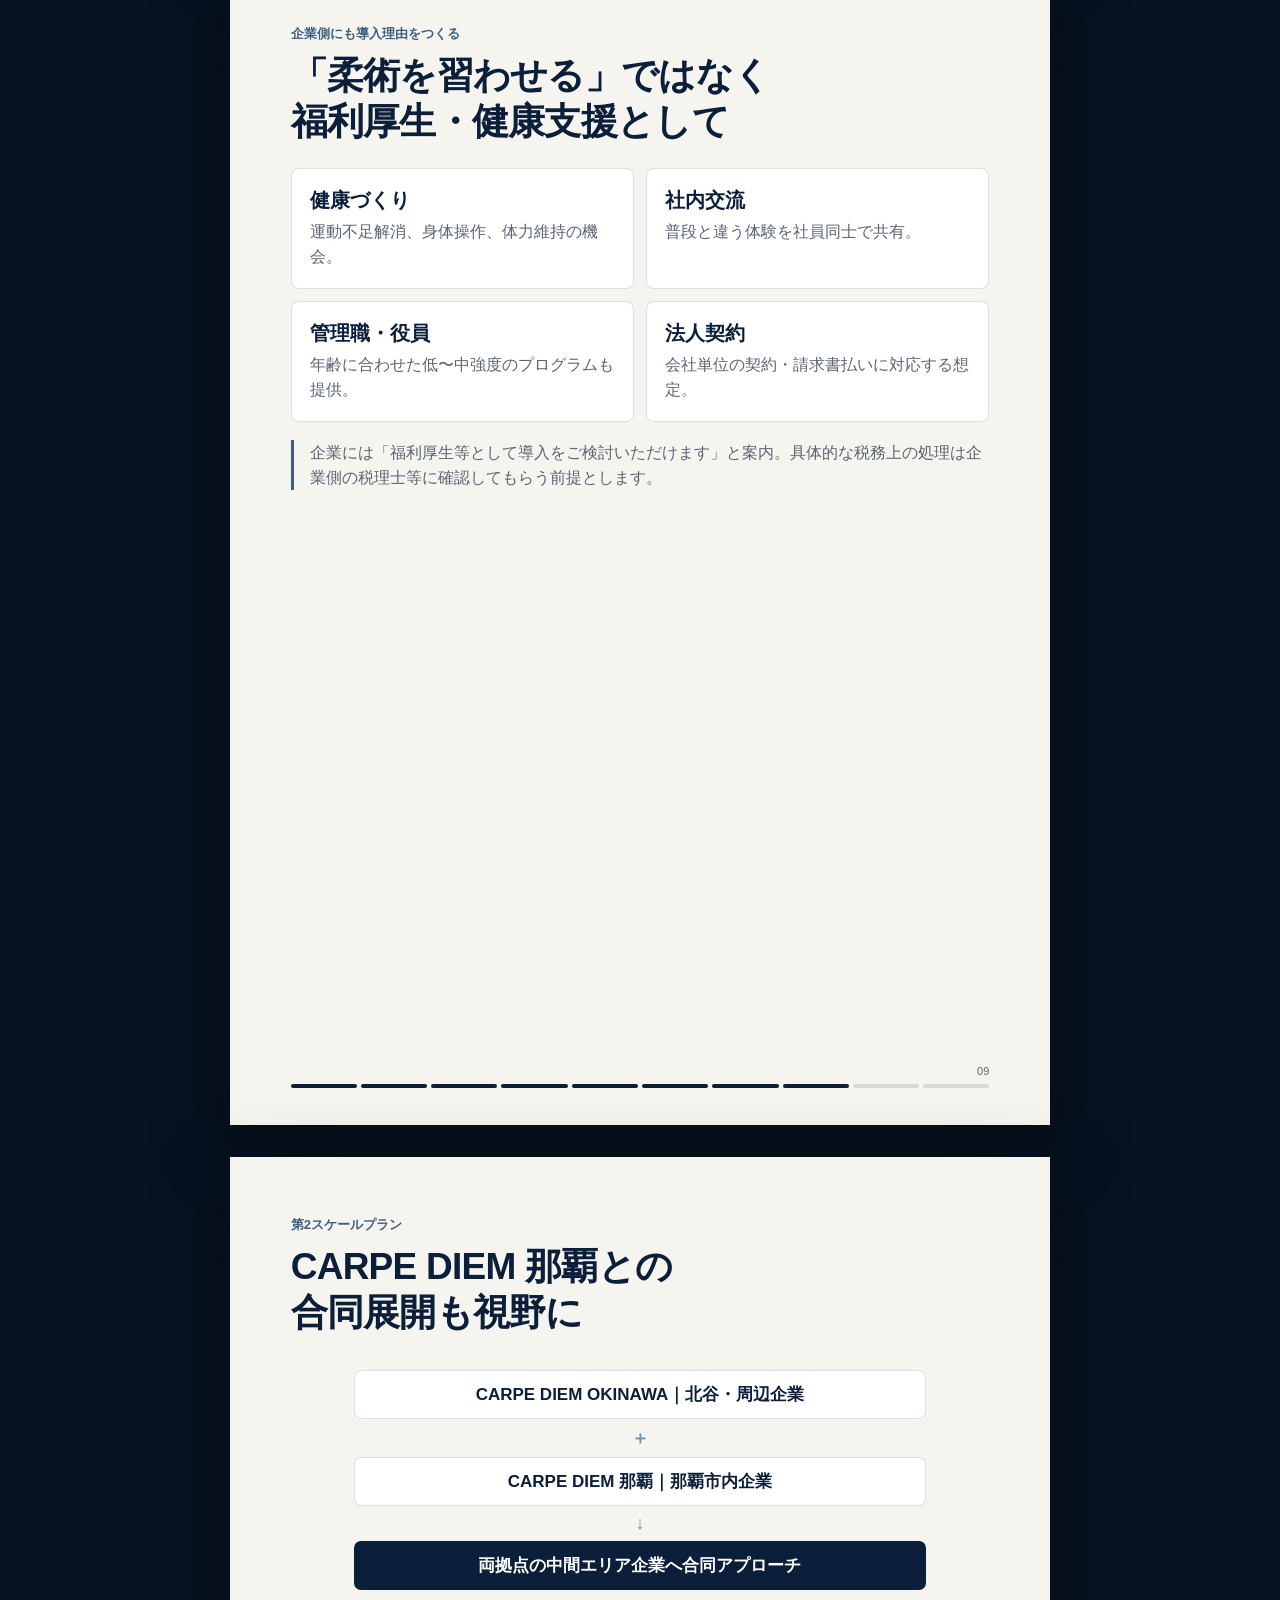
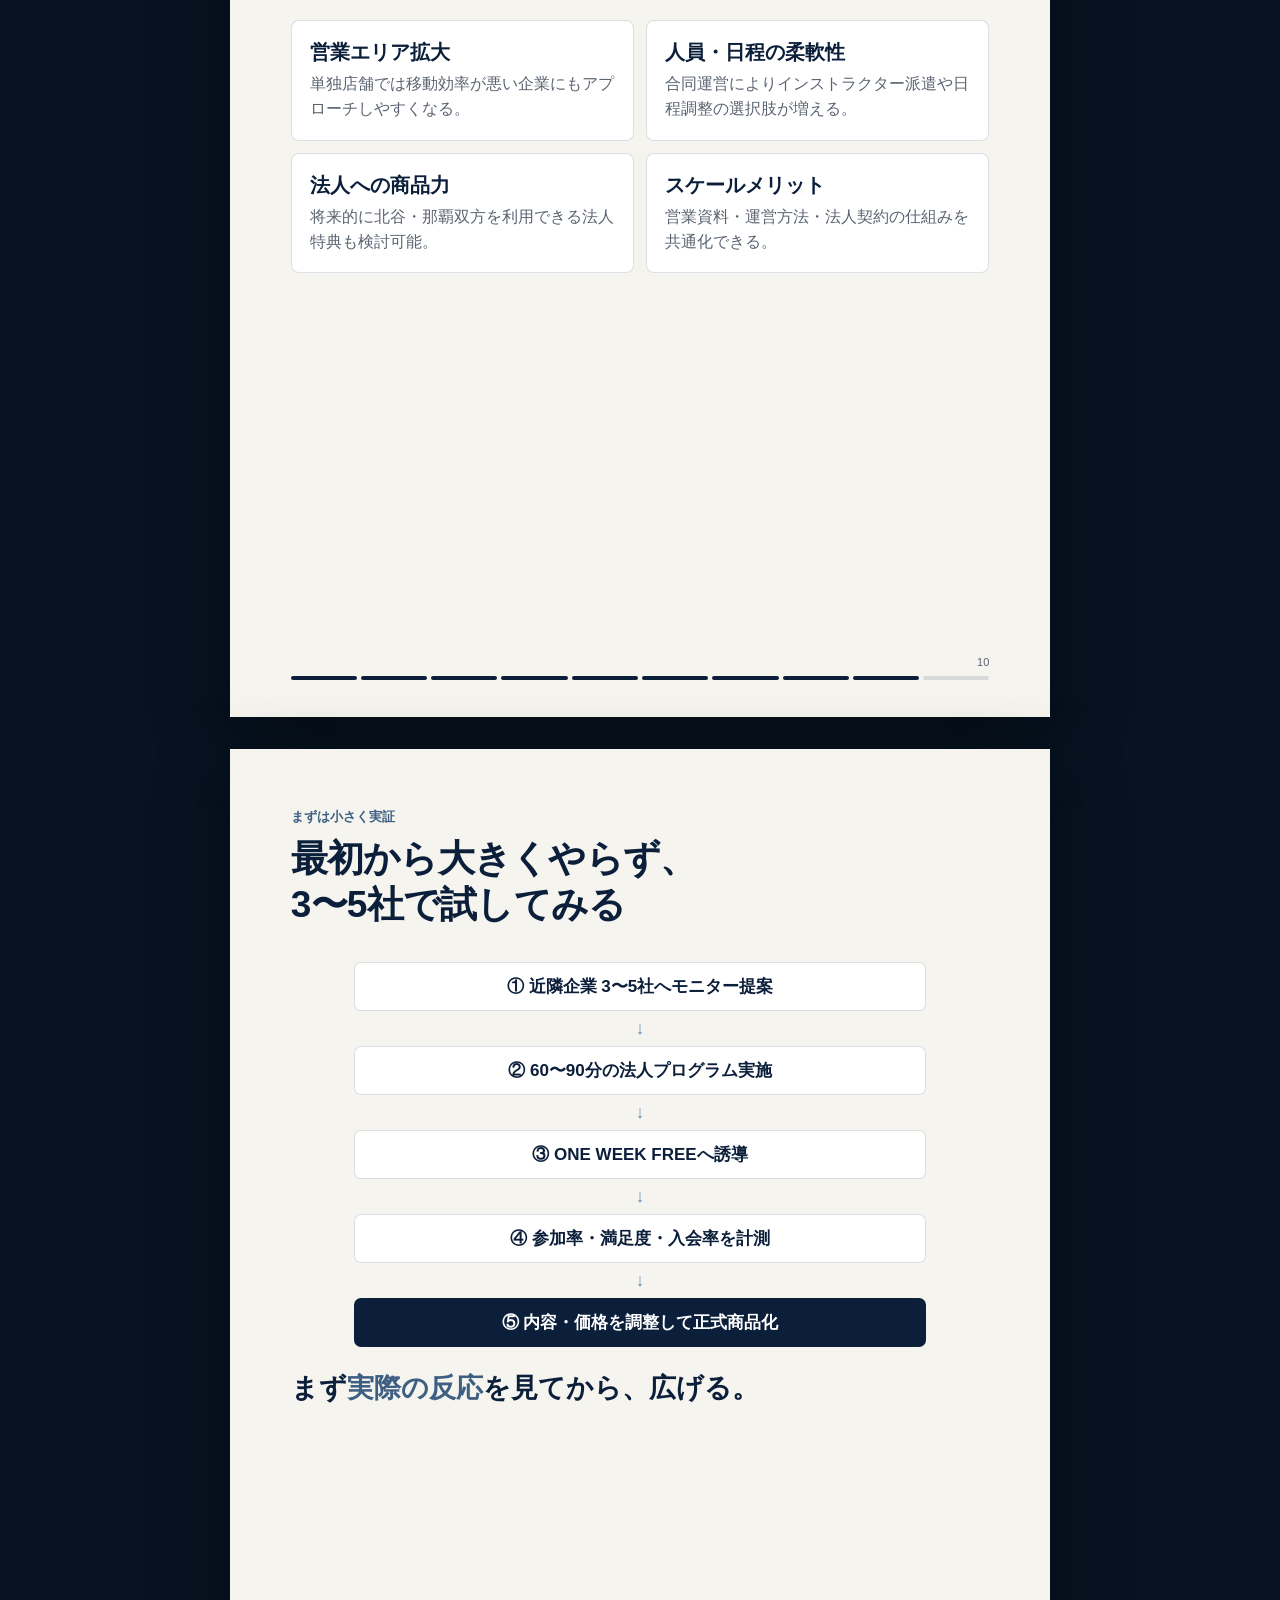
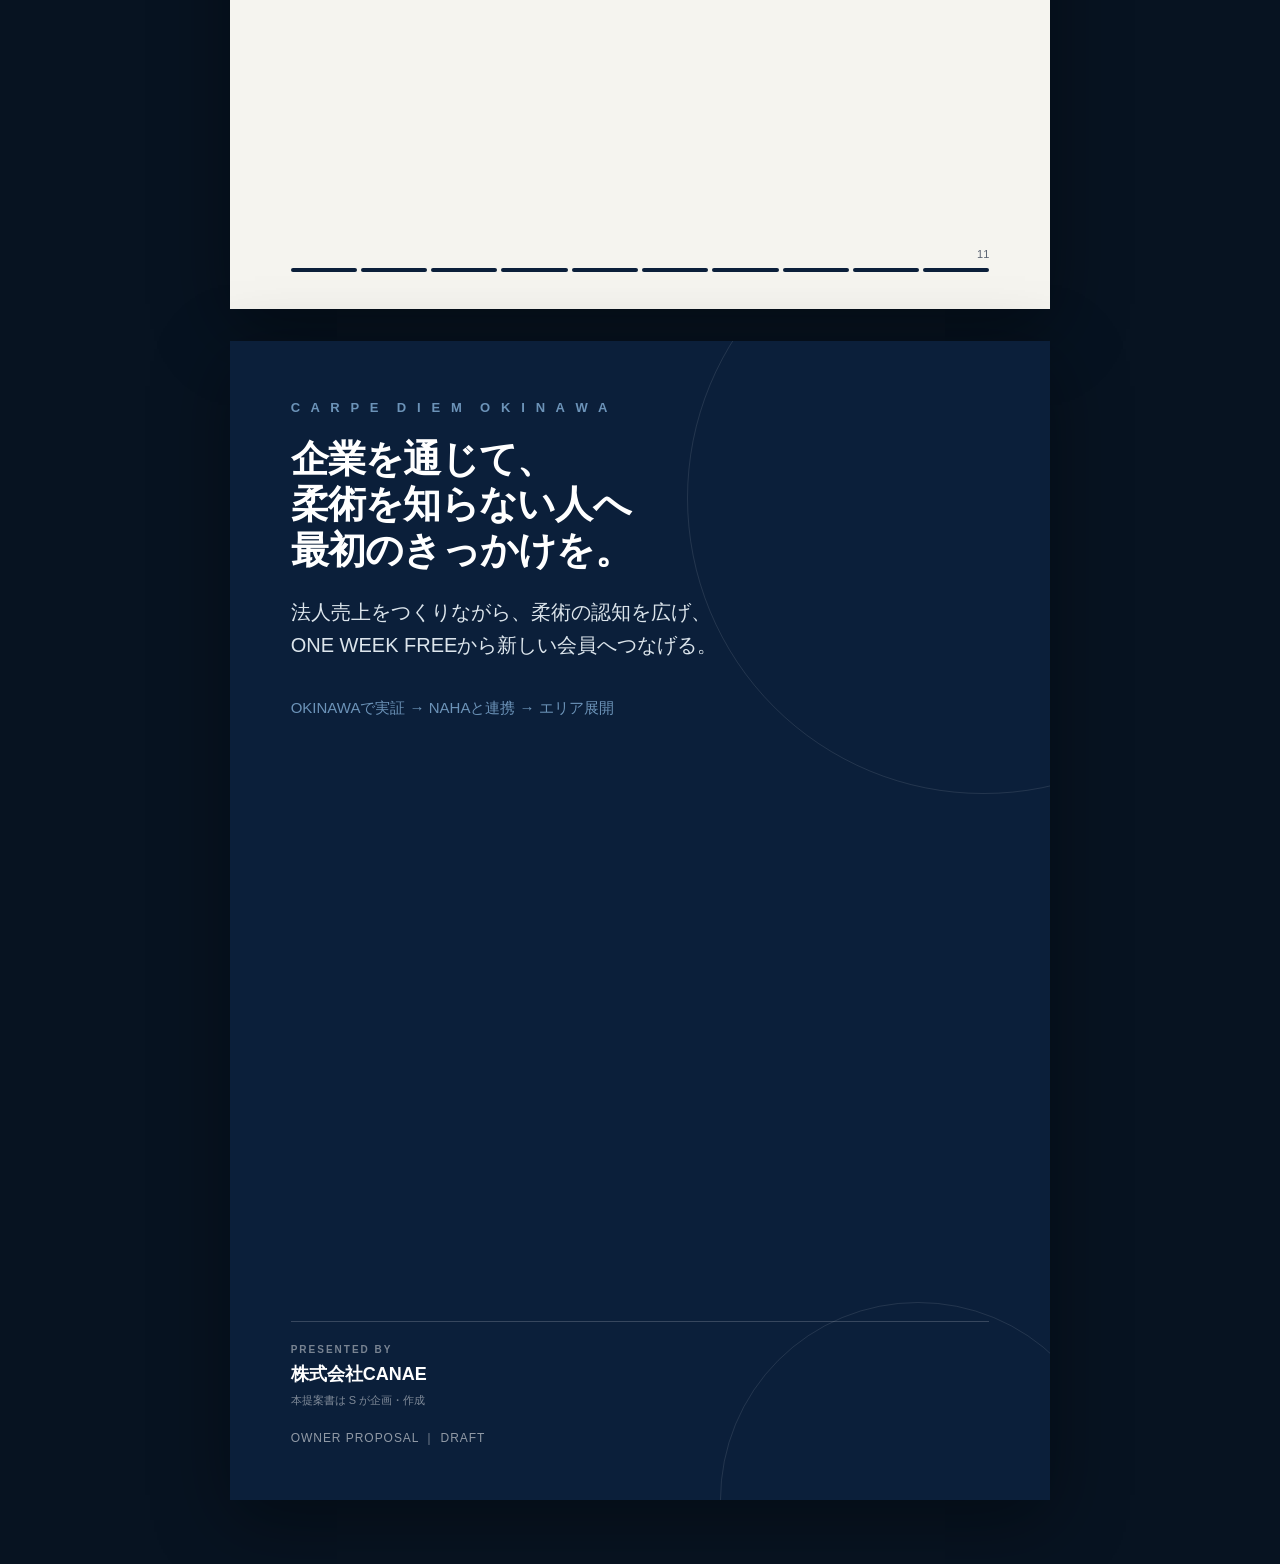
==== commit cfe120fa: "Improve corporate proposal readability" ====
--- a/corporate-wellness/index.html
+++ b/corporate-wellness/index.html
@@ -10,6 +10,9 @@
 *{box-sizing:border-box;margin:0;padding:0}html,body{background:#071321;color:var(--navy);font-family:-apple-system,BlinkMacSystemFont,"Noto Sans JP","Hiragino Kaku Gothic ProN","Yu Gothic",sans-serif;-webkit-font-smoothing:antialiased}body{padding:32px 0}.deck{width:min(92vw,820px);margin:auto}.page{position:relative;width:100%;aspect-ratio:210/297;background:var(--paper);margin:0 auto 32px;padding:9% 9% 8%;overflow:hidden;box-shadow:0 20px 70px rgba(0,0,0,.38);display:flex;flex-direction:column}.cover{background:var(--navy);color:#fff}.cover:before,.cover:after{content:"";position:absolute;border:1px solid rgba(255,255,255,.1);border-radius:50%}.cover:before{width:72%;aspect-ratio:1;right:-28%;top:-12%}.cover:after{width:48%;aspect-ratio:1;right:-8%;bottom:-17%}.brand{font-size:12px;letter-spacing:.28em;color:var(--sky);font-weight:700;margin-bottom:28px}.cover h1{font-size:42px;line-height:1.28;letter-spacing:-.02em;max-width:650px}.cover .sub{font-size:18px;line-height:1.8;color:var(--mist);margin-top:28px}.cover .foot{margin-top:auto;color:rgba(255,255,255,.55);font-size:12px;letter-spacing:.08em}.kicker{font-size:12px;color:var(--steel);font-weight:700;margin-bottom:14px}.page h2{font-size:31px;line-height:1.35;letter-spacing:-.02em}.lead{font-size:16px;color:var(--gray);line-height:1.85;margin-top:18px}.body{margin-top:34px;flex:1}.statement{font-size:23px;line-height:1.6;font-weight:900;margin-top:26px}.accent{color:var(--steel)}.grid{display:grid;gap:14px}.g2{grid-template-columns:1fr 1fr}.g4{grid-template-columns:1fr 1fr}.card{background:#fff;border:1px solid var(--hair);border-radius:8px;padding:20px}.card h3{font-size:17px;margin-bottom:8px}.card p{font-size:14px;line-height:1.65;color:var(--gray)}.pillar{background:var(--navy);color:#fff;border-radius:8px;padding:22px}.pillar small{color:var(--sky);font-weight:700;letter-spacing:.08em}.pillar h3{font-size:19px;line-height:1.55;margin-top:8px}.flow{display:flex;flex-direction:column;align-items:center;gap:10px;margin-top:14px}.step{width:76%;text-align:center;background:#fff;border:1px solid var(--hair);padding:14px;border-radius:7px;font-weight:700}.step.dark{background:var(--navy);color:#fff}.arrow{color:var(--sky);font-size:20px;font-weight:900}.price{display:grid;grid-template-columns:1fr auto;gap:8px 18px;align-items:center;padding:17px 0;border-bottom:1px solid var(--hair)}.price b{font-size:16px}.price span{font-size:18px;font-weight:900;color:var(--steel)}.price p{grid-column:1/-1;color:var(--gray);font-size:13px;line-height:1.55}.calc{background:#fff;border:1px solid var(--hair);border-radius:8px;padding:22px;margin-top:16px}.calc .row{display:flex;justify-content:space-between;padding:9px 0;border-bottom:1px solid var(--hair);font-size:14px}.calc .row:last-child{border:0;font-weight:900;font-size:17px;color:var(--navy)}.big-number{font-size:46px;font-weight:900;color:var(--navy);line-height:1}.big-number small{font-size:16px;color:var(--steel)}.note{background:var(--ink);color:var(--mist);border-radius:8px;padding:18px 20px;font-size:13px;line-height:1.7;margin-top:20px}.tag{display:inline-block;border:1px solid var(--steel);color:var(--steel);font-size:11px;font-weight:700;border-radius:20px;padding:5px 10px;margin-bottom:10px}.footer-line{position:absolute;left:9%;right:9%;bottom:4%;height:4px;display:flex;gap:4px}.footer-line i{flex:1;background:rgba(11,31,58,.13);border-radius:4px}.footer-line i.on{background:var(--navy)}.page-no{position:absolute;right:9%;bottom:5.1%;font-size:10px;color:var(--gray)}ul{padding-left:1.2em;color:var(--ink)}li{margin:8px 0;font-size:15px;line-height:1.65}.friend-note{font-size:14px;color:var(--gray);line-height:1.75;border-left:3px solid var(--steel);padding-left:16px;margin-top:22px}
 @media(max-width:650px){body{padding:0}.deck{width:100%}.page{margin:0;box-shadow:none;padding:8%}.cover h1{font-size:8vw}.page h2{font-size:6vw}.g2,.g4{grid-template-columns:1fr}.body{margin-top:22px}.page{aspect-ratio:auto;min-height:100vh}.footer-line,.page-no{display:none}}
 @media print{@page{size:A4 portrait;margin:0}body{background:#fff;padding:0}.deck{width:210mm}.page{width:210mm;height:297mm;aspect-ratio:auto;margin:0;box-shadow:none;page-break-after:always}}
+.page{padding:7.2% 7.4% 6.5%}.brand{font-size:13px;margin-bottom:22px}.cover h1{font-size:48px;line-height:1.2}.cover .sub{font-size:20px;line-height:1.65;margin-top:22px}.kicker{font-size:13px;margin-bottom:10px}.page h2{font-size:37px;line-height:1.24}.lead{font-size:18px;line-height:1.72;margin-top:14px}.body{margin-top:24px}.statement{font-size:27px;line-height:1.45;margin-top:22px}.grid{gap:12px}.card{padding:18px}.card h3{font-size:20px;margin-bottom:6px}.card p{font-size:16px;line-height:1.55}.pillar{padding:20px}.pillar small{font-size:12px}.pillar h3{font-size:22px;line-height:1.42}.flow{gap:7px;margin-top:10px}.step{width:82%;padding:12px 14px;font-size:17px}.arrow{font-size:18px}.price{padding:13px 0;gap:6px 16px}.price b{font-size:18px}.price span{font-size:20px}.price p{font-size:15px;line-height:1.45}.calc{padding:18px;margin-top:12px}.calc .row{padding:7px 0;font-size:15px}.calc .row:last-child{font-size:18px}.big-number{font-size:52px}.big-number small{font-size:18px}.note{padding:15px 18px;font-size:14px;line-height:1.58;margin-top:14px}.tag{font-size:12px;margin-bottom:8px}.friend-note{font-size:16px;line-height:1.58;margin-top:18px}.footer-line{left:7.4%;right:7.4%;bottom:3.2%}.page-no{right:7.4%;bottom:4.2%;font-size:11px}li{font-size:17px;line-height:1.55}
+@media(max-width:650px){.page{padding:7%}.cover h1{font-size:10vw}.cover .sub{font-size:18px}.page h2{font-size:8.2vw}.lead,.card p,.friend-note{font-size:16px}.body{margin-top:18px}.statement{font-size:23px}.step{width:100%;font-size:16px}.price{grid-template-columns:1fr}.price span{font-size:21px}.cover .foot{font-size:11px}}
+@media print{.page{padding:15mm 15.5mm 13mm}.cover h1{font-size:36pt}.page h2{font-size:27.5pt}.lead{font-size:13.5pt}.card h3{font-size:15pt}.card p,.price p,.friend-note{font-size:12pt}.statement{font-size:20pt}.step{font-size:12.5pt}.note{font-size:10.5pt}}
 </style>
 </head><body><main class="deck">
 <section class="page cover"><div class="brand">C A R P E&nbsp; D I E M&nbsp; O K I N A W A</div><h1>法人向け<br>ウェルネス・柔術普及<br>プログラム</h1><p class="sub">企業を通じて柔術の良さを知ってもらい、<br>新しい体験者と会員を増やすための提案草案</p><div class="foot">OWNER PROPOSAL ｜ DRAFT ｜ 2026.09</div></section>
